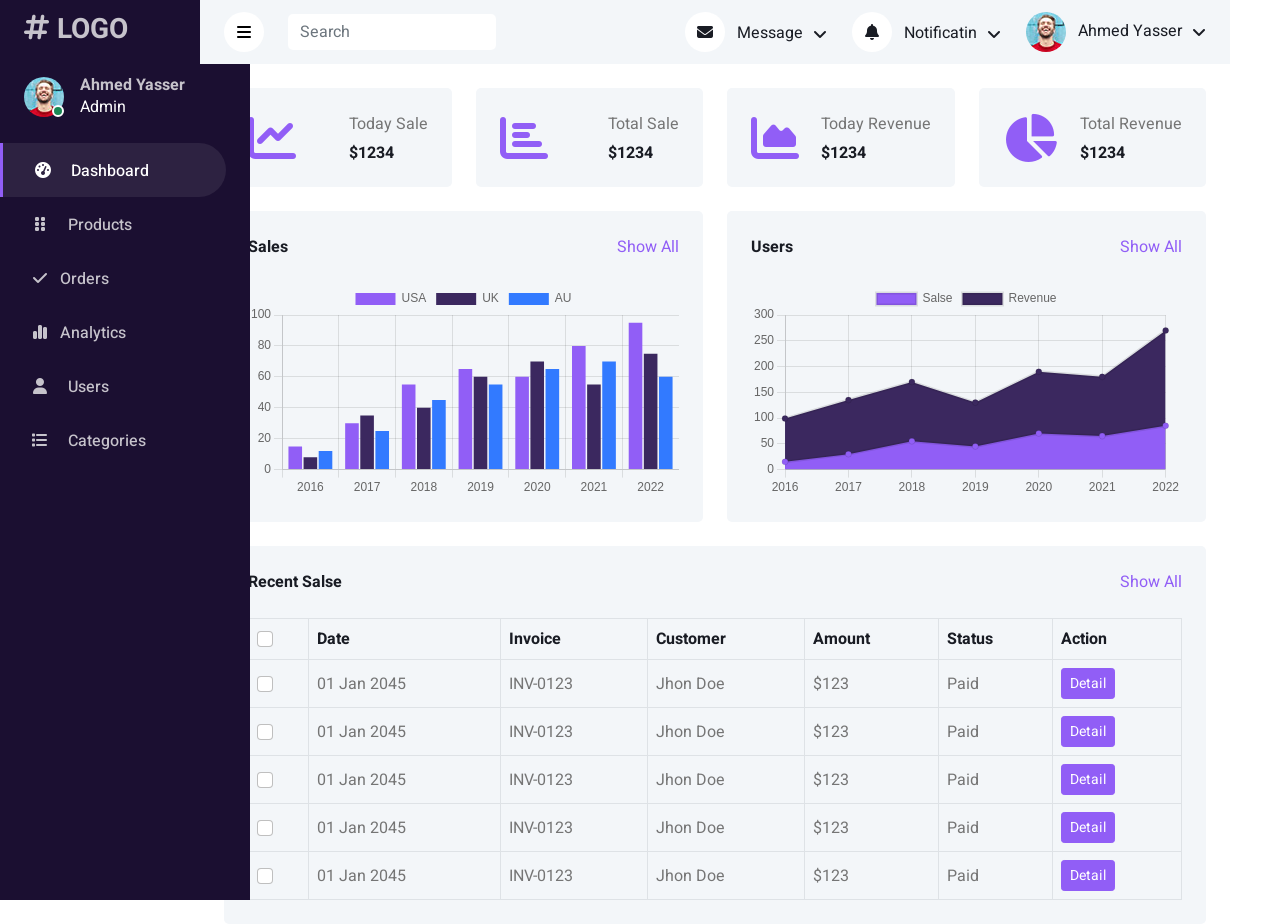
==== index.html @ 2d738712 "update show all links" ====
<!DOCTYPE html>
<html lang="en">

<head>
    <meta charset="utf-8">
    <title>DASHBOARD</title>
    <meta content="width=device-width, initial-scale=1.0" name="viewport">
    <meta content="" name="keywords">
    <meta content="" name="description">

    <!-- Favicon -->
    <link href="img/favicon.ico" rel="icon">

    <!-- Google Web Fonts -->
    <link rel="preconnect" href="https://fonts.googleapis.com">
    <link rel="preconnect" href="https://fonts.gstatic.com" crossorigin>
    <link href="https://fonts.googleapis.com/css2?family=Heebo:wght@400;500;600;700&display=swap" rel="stylesheet">
    
    <!-- Icon Font Stylesheet -->
    <link href="https://cdnjs.cloudflare.com/ajax/libs/font-awesome/5.10.0/css/all.min.css" rel="stylesheet">
    <link rel="stylesheet" href="https://cdnjs.cloudflare.com/ajax/libs/font-awesome/6.7.1/css/all.min.css">
    <link href="https://cdn.jsdelivr.net/npm/bootstrap-icons@1.4.1/font/bootstrap-icons.css" rel="stylesheet">

    <!-- Libraries Stylesheet -->
    <link href="lib/owlcarousel/assets/owl.carousel.min.css" rel="stylesheet">
    <link href="lib/tempusdominus/css/tempusdominus-bootstrap-4.min.css" rel="stylesheet" />

    <!-- Customized Bootstrap Stylesheet -->
    <link href="css/bootstrap.min.css" rel="stylesheet">

    <!-- Template Stylesheet -->
    <link href="css/dashboardStyle.css" rel="stylesheet">
</head>

<body>
    <div class="container-xxl position-relative bg-white d-flex p-0">
        <!-- Spinner Start -->
        <div id="spinner" class="show bg-white position-fixed translate-middle w-100 vh-100 top-50 start-50 d-flex align-items-center justify-content-center">
            <div class="spinner-border text-primary" style="width: 3rem; height: 3rem;" role="status">
                <span class="sr-only">Loading...</span>
            </div>
        </div>
        <!-- Spinner End -->


        <!-- Sidebar Start -->
        <div class="sidebar pe-4 pb-3">
            <nav class="navbar sidenav">
                <a href="index.html" class="navbar-brand mx-4 mb-3">
                    <h3 class="logo"><i class="fa fa-hashtag me-2"></i>LOGO</h3>
                </a>
                <div class="d-flex align-items-center ms-4 mb-4">
                    <div class="position-relative">
                        <img class="rounded-circle" src="img/user.jpg" alt="" style="width: 40px; height: 40px;">
                        <div class="bg-success rounded-circle border border-2 border-white position-absolute end-0 bottom-0 p-1"></div>
                    </div>
                    <div class="ms-3 sidenav">
                        <h6 class="mb-0">Ahmed Yasser</h6>
                        <span>Admin</span>
                    </div>
                </div>
                <div class="navbar-nav w-100">
                    <a href="#" class="nav-item nav-link active" data-section="dashboard"><i class="fa fa-tachometer-alt me-2"></i>Dashboard</a>
                    <a href="#" class="nav-item nav-link" data-section="products"><i class="fa-solid fa-grip-vertical me-2"></i>Products</a>
                    <a href="#" class="nav-item nav-link" data-section="orders"><i class="fa-solid fa-check"></i>Orders</a>
                    <a href="#" class="nav-item nav-link" data-section="analytics"><i class="fa-solid fa-chart-simple"></i>Analytics</a>
                    <a href="#" class="nav-item nav-link" data-section="users"><i class="fa-solid fa-user me-2"></i>Users</a>
                    <a href="#" class="nav-item nav-link" data-section="categories"><i class="fa-solid fa-list me-2"></i>Categories</a>
                    
                </div>
            </nav>
        </div>
        <!-- Sidebar End -->

        <!-- Content Start -->
        <div class="content">
            <!-- Navbar Start -->
            <nav class="navbar navbar-expand bg-light navbar-light sticky-top px-4 py-0">
                <a href="index.html" class="navbar-brand d-flex d-lg-none me-4">
                    <h2 class="text-primary mb-0"><i class="fa fa-hashtag"></i></h2>
                </a>
                <a href="#" class="sidebar-toggler flex-shrink-0">
                    <i class="fa-solid fa-bars" style="color: black;"></i>
                </a>
                <form class="d-none d-md-flex ms-4">
                    <input class="form-control border-0" type="search" placeholder="Search">
                </form>
                <div class="navbar-nav align-items-center ms-auto">
                    <div class="nav-item dropdown">
                        <a href="#" class="nav-link dropdown-toggle" data-bs-toggle="dropdown">
                            <i class="fa fa-envelope me-lg-2"></i>
                            <span class="d-none d-lg-inline-flex">Message</span>
                        </a>
                        <div class="dropdown-menu dropdown-menu-end bg-light border-0 rounded-0 rounded-bottom m-0">
                            <a href="#" class="dropdown-item">
                                <div class="d-flex align-items-center">
                                    <img class="rounded-circle" src="img/user.jpg" alt="" style="width: 40px; height: 40px;">
                                    <div class="ms-2">
                                        <h6 class="fw-normal mb-0">Jhon send you a message</h6>
                                        <small>15 minutes ago</small>
                                    </div>
                                </div>
                            </a>
                            <hr class="dropdown-divider">
                            <a href="#" class="dropdown-item">
                                <div class="d-flex align-items-center">
                                    <img class="rounded-circle" src="img/user.jpg" alt="" style="width: 40px; height: 40px;">
                                    <div class="ms-2">
                                        <h6 class="fw-normal mb-0">Jhon send you a message</h6>
                                        <small>15 minutes ago</small>
                                    </div>
                                </div>
                            </a>
                            <hr class="dropdown-divider">
                            <a href="#" class="dropdown-item">
                                <div class="d-flex align-items-center">
                                    <img class="rounded-circle" src="img/user.jpg" alt="" style="width: 40px; height: 40px;">
                                    <div class="ms-2">
                                        <h6 class="fw-normal mb-0">Jhon send you a message</h6>
                                        <small>15 minutes ago</small>
                                    </div>
                                </div>
                            </a>
                            <hr class="dropdown-divider">
                            <a href="#" class="dropdown-item text-center">See all message</a>
                        </div>
                    </div>
                    <div class="nav-item dropdown">
                        <a href="#" class="nav-link dropdown-toggle" data-bs-toggle="dropdown">
                            <i class="fa fa-bell me-lg-2"></i>
                            <span class="d-none d-lg-inline-flex">Notificatin</span>
                        </a>
                        <div class="dropdown-menu dropdown-menu-end bg-light border-0 rounded-0 rounded-bottom m-0">
                            <a href="#" class="dropdown-item">
                                <h6 class="fw-normal mb-0">Profile updated</h6>
                                <small>15 minutes ago</small>
                            </a>
                            <hr class="dropdown-divider">
                            <a href="#" class="dropdown-item">
                                <h6 class="fw-normal mb-0">New user added</h6>
                                <small>15 minutes ago</small>
                            </a>
                            <hr class="dropdown-divider">
                            <a href="#" class="dropdown-item">
                                <h6 class="fw-normal mb-0">Password changed</h6>
                                <small>15 minutes ago</small>
                            </a>
                            <hr class="dropdown-divider">
                            <a href="#" class="dropdown-item text-center">See all notifications</a>
                        </div>
                    </div>
                    <div class="nav-item dropdown">
                        <a href="#" class="nav-link dropdown-toggle" data-bs-toggle="dropdown">
                            <img class="rounded-circle me-lg-2" src="img/user.jpg" alt="" style="width: 40px; height: 40px;">
                            <span class="d-none d-lg-inline-flex">Ahmed Yasser</span>
                        </a>
                        <div class="dropdown-menu dropdown-menu-end bg-light border-0 rounded-0 rounded-bottom m-0">
                            <a href="#" class="dropdown-item">Change password</a>
                            <a href="login.html" class="dropdown-item">Log Out</a>
                        </div>
                    </div>
                </div>
            </nav> 
            <!-- Navbar End -->

            <div id="dashboard-section" class="section">
                <!-- Sale & Revenue Start -->
                <div class="container-fluid pt-4 px-4 ">
                    <div class="row g-4">
                        <div class="col-sm-6 col-xl-3">
                            <div class="bg-light rounded d-flex align-items-center justify-content-between p-4">
                                <i class="fa fa-chart-line fa-3x" style="color: #915ef6;"></i>
                                <div class="ms-3">
                                    <p class="mb-2">Today Sale</p>
                                    <h6 class="mb-0">$1234</h6>
                                </div>
                            </div>
                        </div>
                        <div class="col-sm-6 col-xl-3">
                            <div class="bg-light rounded d-flex align-items-center justify-content-between p-4">
                                <i class="fa fa-chart-bar fa-3x" style="color: #915ef6;"></i>
                                <div class="ms-3">
                                    <p class="mb-2">Total Sale</p>
                                    <h6 class="mb-0">$1234</h6>
                                </div>
                            </div>
                        </div>
                        <div class="col-sm-6 col-xl-3">
                            <div class="bg-light rounded d-flex align-items-center justify-content-between p-4">
                                <i class="fa fa-chart-area fa-3x" style="color: #915ef6;"></i>
                                <div class="ms-3">
                                    <p class="mb-2">Today Revenue</p>
                                    <h6 class="mb-0">$1234</h6>
                                </div>
                            </div>
                        </div>
                        <div class="col-sm-6 col-xl-3">
                            <div class="bg-light rounded d-flex align-items-center justify-content-between p-4">
                                <i class="fa fa-chart-pie fa-3x" style="color: #915ef6;"></i>
                                <div class="ms-3">
                                    <p class="mb-2">Total Revenue</p>
                                    <h6 class="mb-0">$1234</h6>
                                </div>
                            </div>
                        </div>
                    </div>
                </div>
                <!-- Sale & Revenue End -->

                <!-- Sales Chart Start -->
                <div class="container-fluid pt-4 px-4 charts">
                    <div class="row g-4">
                        <div class="col-sm-12 col-xl-6 ">
                            <div class="bg-light text-center rounded p-4">
                                <div class="d-flex align-items-center justify-content-between mb-4">
                                    <h6 class="mb-0">Sales</h6>
                                    <a href="#" class="chart-header" data-section="orders">Show All</a>
                                    <!-- <a href="">Show All</a> -->
                                </div>
                                <canvas id="worldwide-sales"></canvas>
                            </div>
                        </div>
                        <div class="col-sm-12 col-xl-6">
                            <div class="bg-light text-center rounded p-4">
                                <div class="d-flex align-items-center justify-content-between mb-4">
                                    <h6 class="mb-0">Users</h6>
                                    <a href="#" class="chart-header" data-section="users">Show All</a>
                                </div>
                                <canvas id="salse-revenue"></canvas>
                            </div>
                        </div>
                    </div>
                </div>
                <!-- Sales Chart End -->

                <!-- Recent Sales Start -->
                <div class="container-fluid pt-4 px-4">
                    <div class="bg-light text-center rounded p-4 charts">
                        <div class="d-flex align-items-center justify-content-between mb-4">
                            <h6 class="mb-0">Recent Salse</h6>
                            <a href="#" class="chart-header" data-section="orders">Show All</a>
                        </div>
                        <div class="table-responsive">
                            <table class="table text-start align-middle table-bordered table-hover mb-0">
                                <thead>
                                    <tr class="text-dark">
                                        <th scope="col"><input class="form-check-input" type="checkbox"></th>
                                        <th scope="col">Date</th>
                                        <th scope="col">Invoice</th>
                                        <th scope="col">Customer</th>
                                        <th scope="col">Amount</th>
                                        <th scope="col">Status</th>
                                        <th scope="col">Action</th>
                                    </tr>
                                </thead>
                                <tbody>
                                    <tr>
                                        <td><input class="form-check-input" type="checkbox"></td>
                                        <td>01 Jan 2045</td>
                                        <td>INV-0123</td>
                                        <td>Jhon Doe</td>
                                        <td>$123</td>
                                        <td>Paid</td>
                                        <td><a class="btn btn-sm btn-primary" href="">Detail</a></td>
                                    </tr>
                                    <tr>
                                        <td><input class="form-check-input" type="checkbox"></td>
                                        <td>01 Jan 2045</td>
                                        <td>INV-0123</td>
                                        <td>Jhon Doe</td>
                                        <td>$123</td>
                                        <td>Paid</td>
                                        <td><a class="btn btn-sm btn-primary" href="">Detail</a></td>
                                    </tr>
                                    <tr>
                                        <td><input class="form-check-input" type="checkbox"></td>
                                        <td>01 Jan 2045</td>
                                        <td>INV-0123</td>
                                        <td>Jhon Doe</td>
                                        <td>$123</td>
                                        <td>Paid</td>
                                        <td><a class="btn btn-sm btn-primary" href="">Detail</a></td>
                                    </tr>
                                    <tr>
                                        <td><input class="form-check-input" type="checkbox"></td>
                                        <td>01 Jan 2045</td>
                                        <td>INV-0123</td>
                                        <td>Jhon Doe</td>
                                        <td>$123</td>
                                        <td>Paid</td>
                                        <td><a class="btn btn-sm btn-primary" href="">Detail</a></td>
                                    </tr>
                                    <tr>
                                        <td><input class="form-check-input" type="checkbox"></td>
                                        <td>01 Jan 2045</td>
                                        <td>INV-0123</td>
                                        <td>Jhon Doe</td>
                                        <td>$123</td>
                                        <td>Paid</td>
                                        <td><a class="btn btn-sm btn-primary" href="">Detail</a></td>
                                    </tr>
                                </tbody>
                            </table>
                        </div>
                    </div>
                </div>
                <!-- Recent Sales End -->
            </div>
<!-----------------  products Start --------------->
            <div id="products-section" class="section" style="display:none;">
                <!-- <h2>Products</h2>
                <p>Products content goes here.</p> -->
                <h1 class="text-center mt-5 mb-3  ">
                    Items
                </h1>
                <div class="add">
                    <button type="button" class="btn btn-success "
                        data-bs-toggle="modal"
                        href="#exampleModalToggleAddNewUser"
                        role="button">Add new item
                    </button>
                </div>

                <div class="pt-5 containerTable">
                    <table class="table ">
                        <thead>
                            <tr>
                                <th scope="col">Item</th>
                                <th scope="col">Item name</th>
                                <th scope="col">Category</th>
                                <th scope="col">Description </th>
                                <th scope="col">Price</th>
                                <th scope="col">Operations</th>
                            </tr>
                        </thead>
                        <tbody>
                            <tr class>
                                <th class="pt-3" scope="row">1</th>
                                <td class="pt-3">Trousers</td>
                                <td class="pt-3">Clothing</td>
                                <td class="pt-3">Men's jeans black trousers</td>
                                <td class="pt-3 ">50$</td>
                                <td>
                                    <button type="button"
                                        class="btn btn-primary m-1"
                                        data-bs-toggle="modal"
                                        href="#exampleModalToggleShowFirstName"
                                        role="button">Show</button>
                                    <button type="button"
                                        class="btn btn-warning m-1"
                                        data-bs-toggle="modal"
                                        href="#exampleModalToggleEditFirstName"
                                        role="button">Edit</button>
                                    <button type="button"
                                        class="btn btn-danger m-1"
                                        data-bs-toggle="modal"
                                        href="#exampleModalToggleDeleteFirstName"
                                        role="button">Delete</button>
                                </td>
                            </tr>
                            <tr class>
                                <th class="pt-3" scope="row">2</th>
                                <td class="pt-3">T-shirt</td>
                                <td class="pt-3">Clothing</td>
                                <td class="pt-3">Women's green T-shirt</td>
                                <td class="pt-3 ">50$</td>
                                <td>
                                    <button type="button"
                                        class="btn btn-primary m-1"
                                        data-bs-toggle="modal"
                                        href="#exampleModalToggleShowSecondName"
                                        role="button">Show</button>
                                    <button type="button"
                                        class="btn btn-warning m-1"
                                        data-bs-toggle="modal"
                                        href="#exampleModalToggleEditSecondName"
                                        role="button">Edit</button>
                                    <button type="button"
                                        class="btn btn-danger m-1"
                                        data-bs-toggle="modal"
                                        href="#exampleModalToggleDeleteSecondName"
                                        role="button">Delete</button>
                                </td>
                            </tr>
                            <tr class>
                                <th class="pt-3" scope="row">3</th>
                                <td class="pt-3">Cap</td>
                                <td class="pt-3">Clothing</td>
                                <td class="pt-3">Red headdress</td>
                                <td class="pt-3 ">50$</td>
                                <td>
                                    <button type="button"
                                        class="btn btn-primary m-1"
                                        data-bs-toggle="modal"
                                        href="#exampleModalToggleShowThirdName"
                                        role="button">Show</button>
                                    <button type="button"
                                        class="btn btn-warning m-1"
                                        data-bs-toggle="modal"
                                        href="#exampleModalToggleEditThirdName"
                                        role="button">Edit</button>
                                    <button type="button"
                                        class="btn btn-danger m-1"
                                        data-bs-toggle="modal"
                                        href="#exampleModalToggleDeleteThirdName"
                                        role="button">Delete</button>
                                </td>
                            </tr>
                        

                        </tbody>
                    </table>

                </div>
                <div class="d-flex justify-content-center mt-4">
                    <nav aria-label="Page navigation example">
                        <ul class="pagination">
                            <li class="page-item">
                                <a class="page-link" href="#"
                                    aria-label="Previous">
                                    <span aria-hidden="true">&laquo;</span>
                                </a>
                            </li>
                            <li class="page-item"><a class="page-link"
                                    href="#">1</a></li>
                            <li class="page-item"><a class="page-link"
                                    href="#">2</a></li>
                            <li class="page-item"><a class="page-link"
                                    href="#">3</a></li>
                            <li class="page-item">
                                <a class="page-link" href="#" aria-label="Next">
                                    <span aria-hidden="true">&raquo;</span>
                                </a>
                            </li>
                        </ul>
                    </nav>
                </div>
            </div>
            <!-----------------  products End --------------->

            <!-----------------  orders Start --------------->
            <div id="orders-section" class="section" style="display:none;">
                <h1 class="text-center mt-5 mb-3  ">
                    Orders
                </h1>

                <div class="add">
                    <button type="button" class="btn btn-success "
                        data-bs-toggle="modal"
                        href="#exampleModalToggleAddNewUser"
                        role="button">Add new item
                    </button>
                </div>

                <div class="pt-5 containerTable">
                    <table class="table ">
                        <thead>
                            <tr>
                                <th scope="col">Item</th>
                                <th scope="col">Item name</th>
                                <th scope="col">Category</th>
                                <th scope="col">Description </th>
                                <th scope="col">Price</th>
                                <th scope="col">Operations</th>
                            </tr>
                        </thead>
                        <tbody>
                            <tr class>
                                <th class="pt-3" scope="row">1</th>
                                <td class="pt-3">Trousers</td>
                                <td class="pt-3">Clothing</td>
                                <td class="pt-3">Men's jeans black trousers</td>
                                <td class="pt-3 ">50$</td>
                                <td>
                                    <button type="button"
                                        class="btn btn-primary m-1"
                                        data-bs-toggle="modal"
                                        href="#exampleModalToggleShowFirstName"
                                        role="button">Show</button>
                                    <button type="button"
                                        class="btn btn-warning m-1"
                                        data-bs-toggle="modal"
                                        href="#exampleModalToggleEditFirstName"
                                        role="button">Edit</button>
                                    <button type="button"
                                        class="btn btn-danger m-1"
                                        data-bs-toggle="modal"
                                        href="#exampleModalToggleDeleteFirstName"
                                        role="button">Delete</button>
                                </td>
                            </tr>
                            <tr class>
                                <th class="pt-3" scope="row">2</th>
                                <td class="pt-3">T-shirt</td>
                                <td class="pt-3">Clothing</td>
                                <td class="pt-3">Women's green T-shirt</td>
                                <td class="pt-3 ">50$</td>
                                <td>
                                    <button type="button"
                                        class="btn btn-primary m-1"
                                        data-bs-toggle="modal"
                                        href="#exampleModalToggleShowSecondName"
                                        role="button">Show</button>
                                    <button type="button"
                                        class="btn btn-warning m-1"
                                        data-bs-toggle="modal"
                                        href="#exampleModalToggleEditSecondName"
                                        role="button">Edit</button>
                                    <button type="button"
                                        class="btn btn-danger m-1"
                                        data-bs-toggle="modal"
                                        href="#exampleModalToggleDeleteSecondName"
                                        role="button">Delete</button>
                                </td>
                            </tr>
                            <tr class>
                                <th class="pt-3" scope="row">3</th>
                                <td class="pt-3">Cap</td>
                                <td class="pt-3">Clothing</td>
                                <td class="pt-3">Red headdress</td>
                                <td class="pt-3 ">50$</td>
                                <td>
                                    <button type="button"
                                        class="btn btn-primary m-1"
                                        data-bs-toggle="modal"
                                        href="#exampleModalToggleShowThirdName"
                                        role="button">Show</button>
                                    <button type="button"
                                        class="btn btn-warning m-1"
                                        data-bs-toggle="modal"
                                        href="#exampleModalToggleEditThirdName"
                                        role="button">Edit</button>
                                    <button type="button"
                                        class="btn btn-danger m-1"
                                        data-bs-toggle="modal"
                                        href="#exampleModalToggleDeleteThirdName"
                                        role="button">Delete</button>
                                </td>
                            </tr>
                        

                        </tbody>
                    </table>

                </div>
                <div class="d-flex justify-content-center mt-4">
                    <nav aria-label="Page navigation example">
                        <ul class="pagination">
                            <li class="page-item">
                                <a class="page-link" href="#"
                                    aria-label="Previous">
                                    <span aria-hidden="true">&laquo;</span>
                                </a>
                            </li>
                            <li class="page-item"><a class="page-link"
                                    href="#">1</a></li>
                            <li class="page-item"><a class="page-link"
                                    href="#">2</a></li>
                            <li class="page-item"><a class="page-link"
                                    href="#">3</a></li>
                            <li class="page-item">
                                <a class="page-link" href="#" aria-label="Next">
                                    <span aria-hidden="true">&raquo;</span>
                                </a>
                            </li>
                        </ul>
                    </nav>
                </div>
            </div>
            <!-----------------  orders End --------------->

            <!-----------------  analytics Start --------------->

            <div id="analytics-section" class="section" style="display:none;">
                <h1 class="text-center mt-5 mb-3  ">
                    Analytics
                </h1>

                <div class="add">
                    <button type="button" class="btn btn-success "
                        data-bs-toggle="modal"
                        href="#exampleModalToggleAddNewUser"
                        role="button">Add new item
                    </button>
                </div>

                <div class="pt-5 containerTable">
                    <table class="table ">
                        <thead>
                            <tr>
                                <th scope="col">Item</th>
                                <th scope="col">Item name</th>
                                <th scope="col">Category</th>
                                <th scope="col">Description </th>
                                <th scope="col">Price</th>
                                <th scope="col">Operations</th>
                            </tr>
                        </thead>
                        <tbody>
                            <tr class>
                                <th class="pt-3" scope="row">1</th>
                                <td class="pt-3">Trousers</td>
                                <td class="pt-3">Clothing</td>
                                <td class="pt-3">Men's jeans black trousers</td>
                                <td class="pt-3 ">50$</td>
                                <td>
                                    <button type="button"
                                        class="btn btn-primary m-1"
                                        data-bs-toggle="modal"
                                        href="#exampleModalToggleShowFirstName"
                                        role="button">Show</button>
                                    <button type="button"
                                        class="btn btn-warning m-1"
                                        data-bs-toggle="modal"
                                        href="#exampleModalToggleEditFirstName"
                                        role="button">Edit</button>
                                    <button type="button"
                                        class="btn btn-danger m-1"
                                        data-bs-toggle="modal"
                                        href="#exampleModalToggleDeleteFirstName"
                                        role="button">Delete</button>
                                </td>
                            </tr>
                            <tr class>
                                <th class="pt-3" scope="row">2</th>
                                <td class="pt-3">T-shirt</td>
                                <td class="pt-3">Clothing</td>
                                <td class="pt-3">Women's green T-shirt</td>
                                <td class="pt-3 ">50$</td>
                                <td>
                                    <button type="button"
                                        class="btn btn-primary m-1"
                                        data-bs-toggle="modal"
                                        href="#exampleModalToggleShowSecondName"
                                        role="button">Show</button>
                                    <button type="button"
                                        class="btn btn-warning m-1"
                                        data-bs-toggle="modal"
                                        href="#exampleModalToggleEditSecondName"
                                        role="button">Edit</button>
                                    <button type="button"
                                        class="btn btn-danger m-1"
                                        data-bs-toggle="modal"
                                        href="#exampleModalToggleDeleteSecondName"
                                        role="button">Delete</button>
                                </td>
                            </tr>
                            <tr class>
                                <th class="pt-3" scope="row">3</th>
                                <td class="pt-3">Cap</td>
                                <td class="pt-3">Clothing</td>
                                <td class="pt-3">Red headdress</td>
                                <td class="pt-3 ">50$</td>
                                <td>
                                    <button type="button"
                                        class="btn btn-primary m-1"
                                        data-bs-toggle="modal"
                                        href="#exampleModalToggleShowThirdName"
                                        role="button">Show</button>
                                    <button type="button"
                                        class="btn btn-warning m-1"
                                        data-bs-toggle="modal"
                                        href="#exampleModalToggleEditThirdName"
                                        role="button">Edit</button>
                                    <button type="button"
                                        class="btn btn-danger m-1"
                                        data-bs-toggle="modal"
                                        href="#exampleModalToggleDeleteThirdName"
                                        role="button">Delete</button>
                                </td>
                            </tr>
                        

                        </tbody>
                    </table>

                </div>
                <div class="d-flex justify-content-center mt-4">
                    <nav aria-label="Page navigation example">
                        <ul class="pagination">
                            <li class="page-item">
                                <a class="page-link" href="#"
                                    aria-label="Previous">
                                    <span aria-hidden="true">&laquo;</span>
                                </a>
                            </li>
                            <li class="page-item"><a class="page-link"
                                    href="#">1</a></li>
                            <li class="page-item"><a class="page-link"
                                    href="#">2</a></li>
                            <li class="page-item"><a class="page-link"
                                    href="#">3</a></li>
                            <li class="page-item">
                                <a class="page-link" href="#" aria-label="Next">
                                    <span aria-hidden="true">&raquo;</span>
                                </a>
                            </li>
                        </ul>
                    </nav>
                </div>
            </div>
            <!-----------------  analytics End --------------->

            <!-----------------  users Start --------------->
            <div id="users-section" class="section" style="display:none;">
                <h1 class="text-center mt-5 mb-3  ">
                    System users
                </h1>

                <div class="add">
                    <button type="button" class="btn btn-success " data-bs-toggle="modal"
                    href="#exampleModalToggleAddNewUser"
                    role="button">Add new user
                        </button>
                </div>

                <div class="pt-5 containerTable">
                    <table class="table ">
                        <thead>
                            <tr>
                                <th scope="col">User</th>
                                <th scope="col">User name</th>
                                <th scope="col">Email</th>
                                <th scope="col">Gender</th>
                                <th scope="col">Status</th>
                                <th scope="col">Operations</th>
                            </tr>
                        </thead>
                        <tbody>
                            
                            <tr class>
                                <th class="pt-3" scope="row">2</th>
                                <td class="pt-3">Topy</td>
                                <td class="pt-3">topy558@gmail.com</td>
                                <td class="pt-3">Male</td>
                                <td class="pt-3 ">Active</td>
                                <td>
                                    <button type="button"
                                        class="btn btn-primary"
                                        data-bs-toggle="modal"
                                        href="#exampleModalToggleShowSecondName"
                                        role="button">Show</button>
                                    <button type="button"
                                        class="btn btn-warning"
                                        data-bs-toggle="modal"
                                        href="#exampleModalToggleEditSecondName"
                                        role="button">Edit</button>
                                    <button type="button"
                                        class="btn btn-danger"
                                        data-bs-toggle="modal"
                                        href="#exampleModalToggleDeleteSecondName"
                                        role="button">Delete</button>
                                </td>
                            </tr>
                            <tr class>
                                <th class="pt-3" scope="row">3</th>
                                <td class="pt-3">Rix</td>
                                <td class="pt-3">rix285@gmail.com</td>
                                <td class="pt-3">Male</td>
                                <td class="pt-3 ">Not active</td>
                                <td>
                                    <button type="button"
                                        class="btn btn-primary"
                                        data-bs-toggle="modal"
                                        href="#exampleModalToggleShowThirdName"
                                        role="button">Show</button>
                                    <button type="button"
                                        class="btn btn-warning"
                                        data-bs-toggle="modal"
                                        href="#exampleModalToggleEditThirdName"
                                        role="button">Edit</button>
                                    <button type="button"
                                        class="btn btn-danger"
                                        data-bs-toggle="modal"
                                        href="#exampleModalToggleDeleteThirdName"
                                        role="button">Delete</button>
                                </td>
                            </tr>

                            <tr class>
                                <th class="pt-3" scope="row">1</th>
                                <td class="pt-3">Mark</td>
                                <td class="pt-3">mark250@gmail.com</td>
                                <td class="pt-3">Male</td>
                                <td class="pt-3">Active</td>
                                <td>
                                    <button type="button"
                                        class="btn btn-primary"
                                        data-bs-toggle="modal"
                                        href="#exampleModalToggleShowFirstName"
                                        role="button">Show</button>
                                    <button type="button"
                                        class="btn btn-warning"
                                        data-bs-toggle="modal"
                                        href="#exampleModalToggleEditFirstName"
                                        role="button">Edit</button>
                                    <button type="button"
                                        class="btn btn-danger"
                                        data-bs-toggle="modal"
                                        href="#exampleModalToggleDeleteFirstName"
                                        role="button">Delete</button>
                                </td>
                            </tr>
                            

                        </tbody>
                    </table>

                </div>
                <div class="d-flex justify-content-center mt-4">
                    <nav aria-label="Page navigation example">
                        <ul class="pagination">
                            <li class="page-item">
                                <a class="page-link" href="#"
                                    aria-label="Previous">
                                    <span aria-hidden="true">&laquo;</span>
                                </a>
                            </li>
                            <li class="page-item"><a class="page-link"
                                    href="#">1</a></li>
                            <li class="page-item"><a class="page-link"
                                    href="#">2</a></li>
                            <li class="page-item"><a class="page-link"
                                    href="#">3</a></li>
                            <li class="page-item">
                                <a class="page-link" href="#" aria-label="Next">
                                    <span aria-hidden="true">&raquo;</span>
                                </a>
                            </li>
                        </ul>
                    </nav>
                </div>
            </div>
            <!-----------------  users End --------------->

            <!-----------------  categories Start --------------->
            <div id="categories-section" class="section" style="display:none;">
                <h1 class="text-center mt-5 mb-3  ">
                    Categories
                </h1>
    
                <div class="add">
                    <button type="button" class="btn btn-success "
                        data-bs-toggle="modal"
                        href="#exampleModalToggleAddNewCate"
                        role="button">Add new category
                        </button>
                </div>
    
                <div class="pt-5 containerTable">
                    <table class="table">
                        <thead>
                            <tr>
                                <th scope="col">Category</th>
                                <th scope="col">Name</th>
                                <th scope="col">Description </th>
                                <th scope="col">Operations </th>
                            </tr>
                        </thead>
                        <tbody>
                            <tr class>
                                <th class="pt-3" scope="row">1</th>
                                <td class="pt-3">Clothing</td>
                                <td class="pt-3 desCat">Clothing men's and women's, hats and shoes</td>
                                <td>
                                    <button type="button"
                                        class="btn btn-primary m-1"
                                        data-bs-toggle="modal"
                                        href="#exampleModalToggleShowFirstCate"
                                        role="button">Show</button>
                                    <button type="button"
                                        class="btn btn-warning m-1"
                                        data-bs-toggle="modal"
                                        href="#exampleModalToggleEditFirstCate"
                                        role="button">Edit</button>
                                    <button type="button"
                                        class="btn btn-danger m-1"
                                        data-bs-toggle="modal"
                                        href="#exampleModalToggleDeleteFirstCate"
                                        role="button">Delete</button>
                                </td>
                            </tr>
                            <tr class>
                                <th class="pt-3" scope="row">2</th>
                                <td class="pt-3">Laptop</td>
                                <td class="pt-3 desCat">Laptops of all kinds , versions and companies</td>
                                <td>
                                    <button type="button"
                                        class="btn btn-primary m-1"
                                        data-bs-toggle="modal"
                                        href="#exampleModalToggleShowSecondName"
                                        role="button">Show</button>
                                    <button type="button"
                                        class="btn btn-warning m-1"
                                        data-bs-toggle="modal"
                                        href="#exampleModalToggleEditSecondName"
                                        role="button">Edit</button>
                                    <button type="button"
                                        class="btn btn-danger m-1"
                                        data-bs-toggle="modal"
                                        href="#exampleModalToggleDeleteSecondName"
                                        role="button">Delete</button>
                                </td>
                            </tr>
                            <tr class>
                                <th class="pt-3" scope="row">3</th>
                                <td class="pt-3">Accessories </td>
                                <td class="pt-3 desCat">Accessories men's and women's such as bracelets and glasses</td>
                                <td>
                                    <button type="button"
                                        class="btn btn-primary m-1"
                                        data-bs-toggle="modal"
                                        href="#exampleModalToggleShowThirdName"
                                        role="button">Show</button>
                                    <button type="button"
                                        class="btn btn-warning m-1"
                                        data-bs-toggle="modal"
                                        href="#exampleModalToggleEditThirdName"
                                        role="button">Edit</button>
                                    <button type="button"
                                        class="btn btn-danger m-1"
                                        data-bs-toggle="modal"
                                        href="#exampleModalToggleDeleteThirdName"
                                        role="button">Delete</button>
                                </td>
                            </tr>
                        
    
                        </tbody>
                    </table>
    
                </div>
                <div class="d-flex justify-content-center mt-4">
                    <nav aria-label="Page navigation example">
                        <ul class="pagination">
                            <li class="page-item">
                                <a class="page-link" href="#"
                                    aria-label="Previous">
                                    <span aria-hidden="true">&laquo;</span>
                                </a>
                            </li>
                            <li class="page-item"><a class="page-link"
                                    href="#">1</a></li>
                            <li class="page-item"><a class="page-link"
                                    href="#">2</a></li>
                            <li class="page-item"><a class="page-link"
                                    href="#">3</a></li>
                            <li class="page-item">
                                <a class="page-link" href="#" aria-label="Next">
                                    <span aria-hidden="true">&raquo;</span>
                                </a>
                            </li>
                        </ul>
                    </nav>
                </div>
            </div>
            <!-----------------  categories End --------------->
        </div>
        <!-- Content End -->
    </div>

    <!-- JavaScript Libraries -->
    <script src="https://code.jquery.com/jquery-3.4.1.min.js"></script>
    <script src="https://cdn.jsdelivr.net/npm/bootstrap@5.0.0/dist/js/bootstrap.bundle.min.js"></script>
    <script src="lib/chart/chart.min.js"></script>
    <script src="lib/easing/easing.min.js"></script>
    <script src="lib/waypoints/waypoints.min.js"></script>
    <script src="lib/owlcarousel/owl.carousel.min.js"></script>
    <script src="lib/tempusdominus/js/moment.min.js"></script>
    <script src="lib/tempusdominus/js/moment-timezone.min.js"></script>
    <script src="lib/tempusdominus/js/tempusdominus-bootstrap-4.min.js"></script>

    <!-- Template Javascript -->
    <script src="js/main.js"></script>

    <script>
    document.querySelectorAll('.nav-item.nav-link , .chart-header').forEach(link => {
        link.addEventListener('click', function(e) {
            e.preventDefault();
            // Remove 'active' from all links
            document.querySelectorAll('.nav-item.nav-link').forEach(l => l.classList.remove('active'));
            this.classList.add('active');
            // Show spinner
            document.getElementById('spinner').classList.add('show');
            // Hide all sections immediately
            document.querySelectorAll('.section').forEach(sec => sec.style.display = 'none');
            // After a short delay, hide spinner and show the selected section
            setTimeout(() => {
                document.getElementById('spinner').classList.remove('show');
                const section = this.getAttribute('data-section');
                document.getElementById(section + '-section').style.display = 'block';
            }, 500); // 500ms delay, adjust as needed
        });
    });
    </script>
</body>

</html>
---- css/dashboardStyle.css ----
/********** Template CSS **********/
:root {
  --primary: #2d2241;
  --light: #f3f6f9;
  --dark: #191c24;
  --violet: #1b0f31;
  --btnprim: #915ef6;
  --btnsec: #e9dffd;
}



.btn-primary {
  background-color: var(--btnprim) !important;
  border-color: var(--btnprim) !important;
}

.form-control:focus {
  box-shadow: 0 0 0 .25rem var(--btnprim) !important;
}
.form-check-input:checked {
  background-color: var(--btnprim);
  border-color: var(--btnprim);
}

/*** Spinner ***/
#spinner {
  opacity: 0;
  visibility: hidden;
  transition: opacity 0.5s ease-out, visibility 0s linear 0.5s;
  z-index: 99999;
}

#spinner.show {
  transition: opacity 0.5s ease-out, visibility 0s linear 0s;
  visibility: visible;
  opacity: 1;
}

/*** Button ***/
.btn {
  transition: 0.5s;
}

.btn.btn-primary {
  color: #ffffff;
}

.btn-square {
  width: 38px;
  height: 38px;
}

.btn-sm-square {
  width: 32px;
  height: 32px;
}

.btn-lg-square {
  width: 48px;
  height: 48px;
}

.btn-square,
.btn-sm-square,
.btn-lg-square {
  padding: 0;
  display: inline-flex;
  align-items: center;
  justify-content: center;
  font-weight: normal;
  border-radius: 50px;
}

/*** Layout ***/
.sidebar {
  position: fixed;
  top: 0;
  left: 0;
  bottom: 0;
  width: 250px;
  height: 100vh;
  overflow-y: auto;
  background: var(--violet);
  color: white;
  transition: 0.5s;
  z-index: 999;
}

.content {
  margin-left: 200px;
  min-height: 100vh;
  background: #ffffff;
  transition: 0.5s;
  @media (max-width: 1250px) {
    margin-left: 260px;
  }

  @media (max-width: 992px) {
    padding: 10px;
  }
}

@media (min-width: 992px) {
  .sidebar {
    margin-left: 0;
  }

  .sidebar.open {
    margin-left: -250px;
  }

  .content {
    width: calc(100% - 250px);
  }

  .content.open {
    width: 100%;
    margin-left: 0;
  }
}

@media (max-width: 991.98px) {
  .sidebar {
    margin-left: -250px;
  }

  .sidebar.open {
    margin-left: 0;
  }

  .content {
    width: 100%;
    margin-left: 0;
  }
}

/*** Navbar ***/
.sidebar .navbar .navbar-nav .nav-link {
  padding: 7px 20px;
  color: var(--dark);
  font-weight: 500;
  border-radius: 0 30px 30px 0;
  outline: none;
}

.sidebar .navbar .navbar-nav .nav-link:hover,
.sidebar .navbar .navbar-nav .nav-link.active {
  color: var(--primary);
  background: #ffffff;
  /* border-color: var(--primary); */
  border-left: 3px solid #915ef6 !important;
}

.sidebar .navbar .navbar-nav .nav-link i {
  width: 40px;
  height: 40px;
  display: inline-flex;
  align-items: center;
  justify-content: center;
  border-radius: 40px;
}



.sidebar .navbar .dropdown-toggle::after {
  position: absolute;
  top: 15px;
  right: 15px;
  border: none;
  content: "\f107";
  font-family: "Font Awesome 5 Free";
  font-weight: 900;
  transition: 0.5s;
}

.sidebar .navbar .dropdown-toggle[aria-expanded="true"]::after {
  transform: rotate(-180deg);
}

.sidebar .navbar .dropdown-item {
  padding-left: 25px;
  border-radius: 0 30px 30px 0;
}

.content .navbar .navbar-nav .nav-link {
  margin-left: 25px;
  padding: 12px 0;
  color: var(--dark);
  outline: none;
}

.content .navbar .navbar-nav .nav-link:hover,
.content .navbar .navbar-nav .nav-link.active {
  color: var(--primary);
}

.content .navbar .sidebar-toggler,
.content .navbar .navbar-nav .nav-link i {
  width: 40px;
  height: 40px;
  display: inline-flex;
  align-items: center;
  justify-content: center;
  background: #ffffff;
  border-radius: 40px;
}

.content .navbar .dropdown-toggle::after {
  margin-left: 6px;
  vertical-align: middle;
  border: none;
  content: "\f107";
  font-family: "Font Awesome 5 Free";
  font-weight: 900;
  transition: 0.5s;
}

.content .navbar .dropdown-toggle[aria-expanded="true"]::after {
  transform: rotate(-180deg);
}

.sidenav a, .sidenav h3 , .sidenav h6 {
  color: #c6c3cb !important;
}

.sidenav a:hover,
.sidenav a.active {
  background: #2d2241 !important;
  border-color: #915ef6 !important;
  color: white !important;
}

.charts a {
  color: var(--btnprim);
}


@media (max-width: 575.98px) {
  .content .navbar .navbar-nav .nav-link {
    margin-left: 15px;
  }
}

/*** Date Picker ***/
.bootstrap-datetimepicker-widget.bottom {
  top: auto !important;
}

.bootstrap-datetimepicker-widget .table * {
  border-bottom-width: 0px;
}

.bootstrap-datetimepicker-widget .table th {
  font-weight: 500;
}

.bootstrap-datetimepicker-widget.dropdown-menu {
  padding: 10px;
  border-radius: 2px;
}

.bootstrap-datetimepicker-widget table td.active,
.bootstrap-datetimepicker-widget table td.active:hover {
  background: var(--primary);
}

.bootstrap-datetimepicker-widget table td.today::before {
  border-bottom-color: var(--primary);
}

/*** Testimonial ***/
.progress .progress-bar {
  width: 0px;
  transition: 2s;
}

/*** Testimonial ***/
.testimonial-carousel .owl-dots {
  margin-top: 24px;
  display: flex;
  align-items: flex-end;
  justify-content: center;
}

.testimonial-carousel .owl-dot {
  position: relative;
  display: inline-block;
  margin: 0 5px;
  width: 15px;
  height: 15px;
  border: 5px solid var(--primary);
  border-radius: 15px;
  transition: 0.5s;
}

.testimonial-carousel .owl-dot.active {
  background: var(--dark);
  border-color: var(--primary);
}

.buttonsGroup {
  display: flex;
  justify-content: space-between;
  gap: 2rem;
  padding: 0 25px;
  @media (max-width: 590px) {
    flex-wrap: wrap;
  }

}

.containerTable {
  .table {
    color: black;
    @media (max-width: 701px) {
      width: 700px;
    }
  }
  @media (max-width: 701px) {
    overflow: auto;
  }
}

.add {
  margin-top: 30px !important;
  .btn {
    font-size: 18px;
  }
}





.desCat {
  width: 400px !important;
}
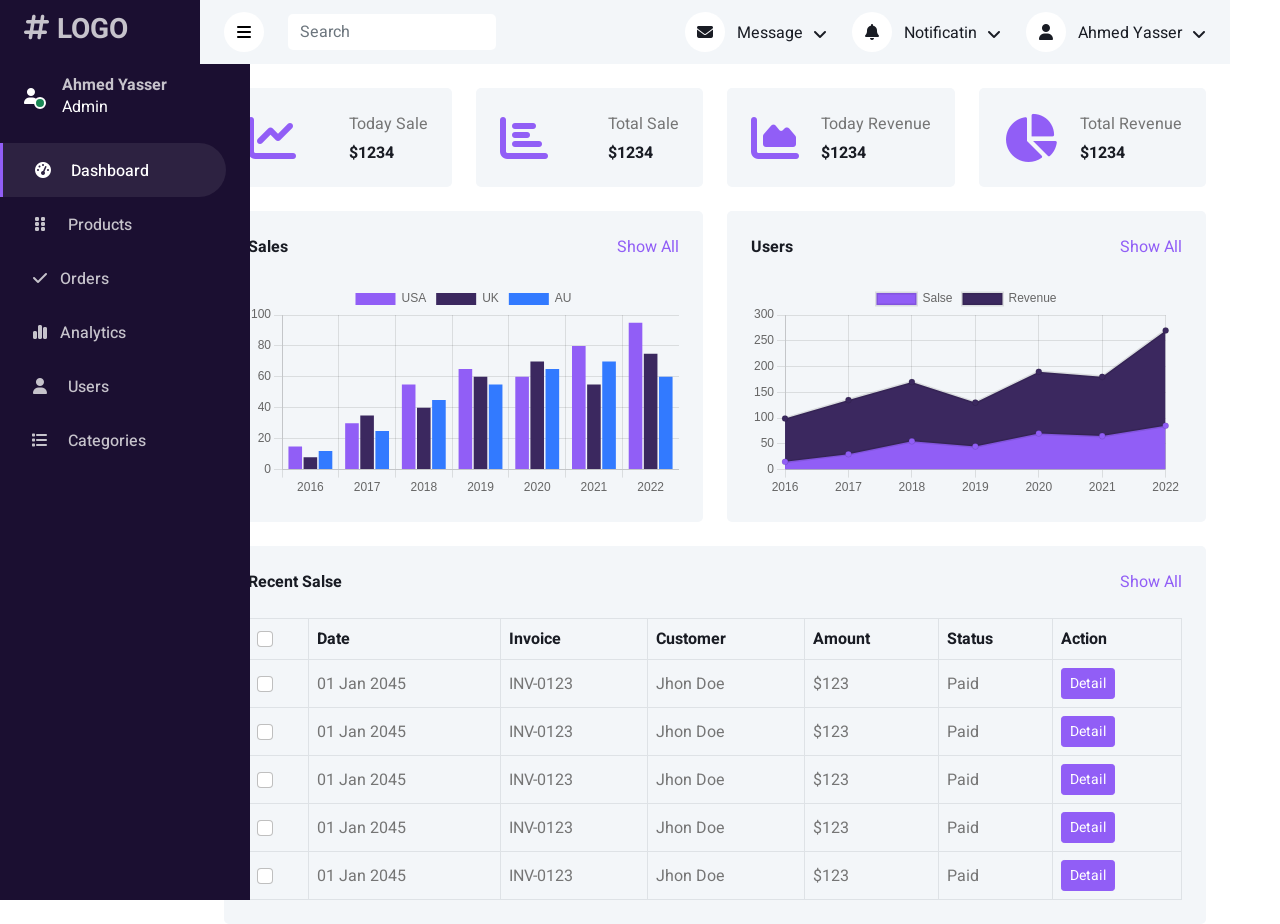
==== commit bd97c37e: "update" ====
--- a/index.html
+++ b/index.html
@@ -36,7 +36,7 @@
     <div class="container-xxl position-relative bg-white d-flex p-0">
         <!-- Spinner Start -->
         <div id="spinner" class="show bg-white position-fixed translate-middle w-100 vh-100 top-50 start-50 d-flex align-items-center justify-content-center">
-            <div class="spinner-border text-primary" style="width: 3rem; height: 3rem;" role="status">
+            <div class="spinner-border" style="width: 3rem; height: 3rem; color: var(--btnprim);" role="status">
                 <span class="sr-only">Loading...</span>
             </div>
         </div>
@@ -51,7 +51,7 @@
                 </a>
                 <div class="d-flex align-items-center ms-4 mb-4">
                     <div class="position-relative">
-                        <img class="rounded-circle" src="img/user.jpg" alt="" style="width: 40px; height: 40px;">
+                        <i class="fa fa-user me-lg-2"></i>
                         <div class="bg-success rounded-circle border border-2 border-white position-absolute end-0 bottom-0 p-1"></div>
                     </div>
                     <div class="ms-3 sidenav">
@@ -94,7 +94,7 @@
                         <div class="dropdown-menu dropdown-menu-end bg-light border-0 rounded-0 rounded-bottom m-0">
                             <a href="#" class="dropdown-item">
                                 <div class="d-flex align-items-center">
-                                    <img class="rounded-circle" src="img/user.jpg" alt="" style="width: 40px; height: 40px;">
+                                    <i class="fa fa-user me-lg-2"></i>
                                     <div class="ms-2">
                                         <h6 class="fw-normal mb-0">Jhon send you a message</h6>
                                         <small>15 minutes ago</small>
@@ -104,7 +104,7 @@
                             <hr class="dropdown-divider">
                             <a href="#" class="dropdown-item">
                                 <div class="d-flex align-items-center">
-                                    <img class="rounded-circle" src="img/user.jpg" alt="" style="width: 40px; height: 40px;">
+                                    <i class="fa fa-user me-lg-2"></i>
                                     <div class="ms-2">
                                         <h6 class="fw-normal mb-0">Jhon send you a message</h6>
                                         <small>15 minutes ago</small>
@@ -114,7 +114,7 @@
                             <hr class="dropdown-divider">
                             <a href="#" class="dropdown-item">
                                 <div class="d-flex align-items-center">
-                                    <img class="rounded-circle" src="img/user.jpg" alt="" style="width: 40px; height: 40px;">
+                                    <i class="fa fa-user me-lg-2"></i>
                                     <div class="ms-2">
                                         <h6 class="fw-normal mb-0">Jhon send you a message</h6>
                                         <small>15 minutes ago</small>
@@ -151,7 +151,8 @@
                     </div>
                     <div class="nav-item dropdown">
                         <a href="#" class="nav-link dropdown-toggle" data-bs-toggle="dropdown">
-                            <img class="rounded-circle me-lg-2" src="img/user.jpg" alt="" style="width: 40px; height: 40px;">
+                            <!-- <img class="rounded-circle me-lg-2" src="img/user.jpg" alt="" style="width: 40px; height: 40px;"> -->
+                            <i class="fa fa-user me-lg-2"></i>
                             <span class="d-none d-lg-inline-flex">Ahmed Yasser</span>
                         </a>
                         <div class="dropdown-menu dropdown-menu-end bg-light border-0 rounded-0 rounded-bottom m-0">
@@ -306,7 +307,7 @@
                 </div>
                 <!-- Recent Sales End -->
             </div>
-<!-----------------  products Start --------------->
+            <!---------------  products Start --------------->
             <div id="products-section" class="section" style="display:none;">
                 <!-- <h2>Products</h2>
                 <p>Products content goes here.</p> -->
@@ -972,14 +973,23 @@
 
     <!-- Template Javascript -->
     <script src="js/main.js"></script>
+    <!-- start script for the sidebar -->
 
     <script>
-    document.querySelectorAll('.nav-item.nav-link , .chart-header').forEach(link => {
+    document.querySelectorAll('.nav-item.nav-link, .chart-header').forEach(link => {
         link.addEventListener('click', function(e) {
             e.preventDefault();
             // Remove 'active' from all links
-            document.querySelectorAll('.nav-item.nav-link').forEach(l => l.classList.remove('active'));
+            document.querySelectorAll('.nav-item.nav-link, .chart-header').forEach(l => l.classList.remove('active'));
             this.classList.add('active');
+            // If a chart-header is clicked, also activate the corresponding sidebar link
+            if (this.classList.contains('chart-header')) {
+                const section = this.getAttribute('data-section');
+                const sidebarLink = document.querySelector('.nav-item.nav-link[data-section="' + section + '"]');
+                if (sidebarLink) {
+                    sidebarLink.classList.add('active');
+                }
+            }
             // Show spinner
             document.getElementById('spinner').classList.add('show');
             // Hide all sections immediately
@@ -993,6 +1003,7 @@
         });
     });
     </script>
+    <!-- end script for the sidebar -->
 </body>
 
 </html>
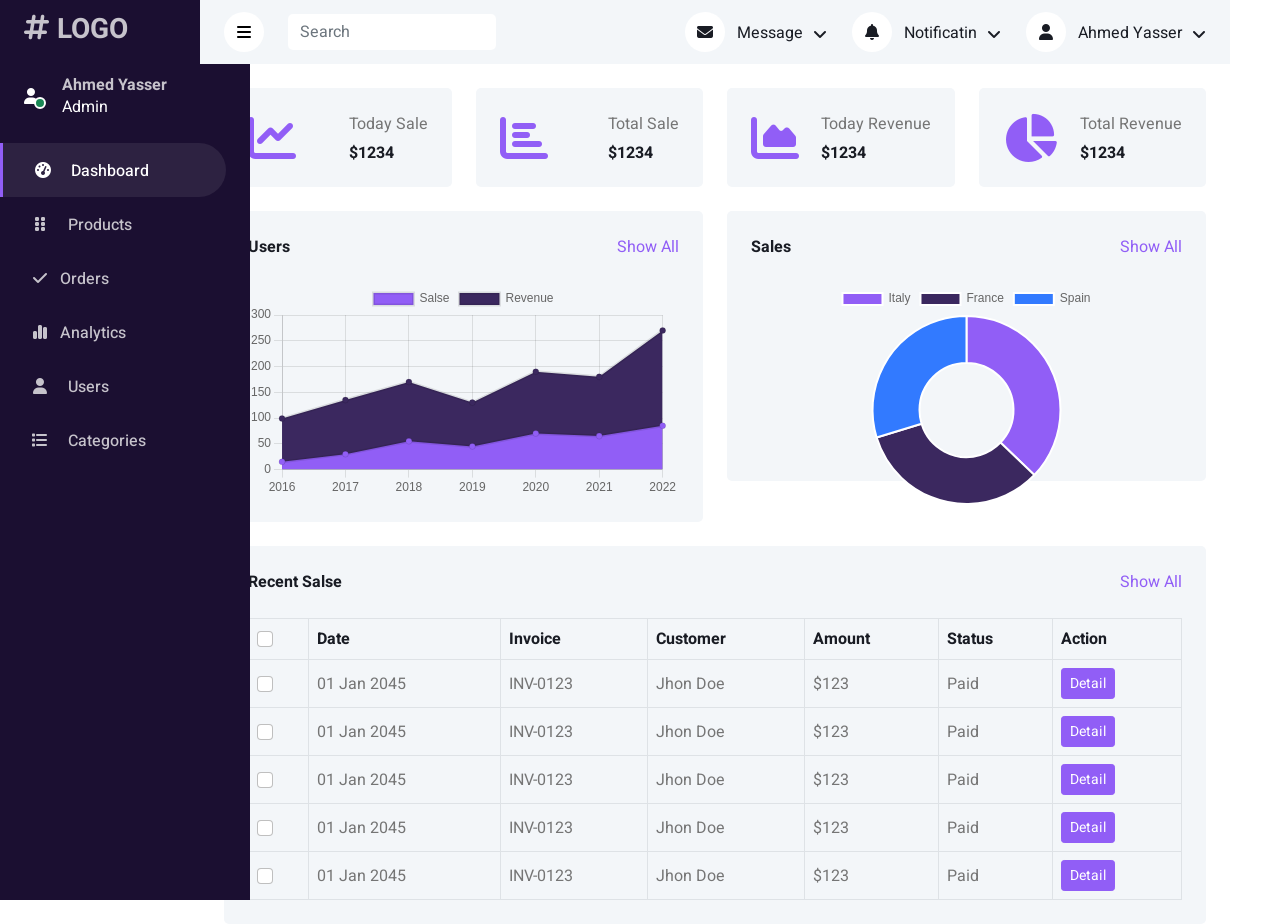
==== commit 4f0d7b3d: "update charts" ====
--- a/index.html
+++ b/index.html
@@ -77,7 +77,6 @@
             <!-- Navbar Start -->
             <nav class="navbar navbar-expand bg-light navbar-light sticky-top px-4 py-0">
                 <a href="index.html" class="navbar-brand d-flex d-lg-none me-4">
-                    <h2 class="text-primary mb-0"><i class="fa fa-hashtag"></i></h2>
                 </a>
                 <a href="#" class="sidebar-toggler flex-shrink-0">
                     <i class="fa-solid fa-bars" style="color: black;"></i>
@@ -211,23 +210,23 @@
                 <!-- Sales Chart Start -->
                 <div class="container-fluid pt-4 px-4 charts">
                     <div class="row g-4">
-                        <div class="col-sm-12 col-xl-6 ">
-                            <div class="bg-light text-center rounded p-4">
-                                <div class="d-flex align-items-center justify-content-between mb-4">
-                                    <h6 class="mb-0">Sales</h6>
-                                    <a href="#" class="chart-header" data-section="orders">Show All</a>
-                                    <!-- <a href="">Show All</a> -->
-                                </div>
-                                <canvas id="worldwide-sales"></canvas>
-                            </div>
-                        </div>
+                        
                         <div class="col-sm-12 col-xl-6">
                             <div class="bg-light text-center rounded p-4">
                                 <div class="d-flex align-items-center justify-content-between mb-4">
                                     <h6 class="mb-0">Users</h6>
                                     <a href="#" class="chart-header" data-section="users">Show All</a>
                                 </div>
-                                <canvas id="salse-revenue"></canvas>
+                                <canvas class="salse-revenue"></canvas>
+                            </div>
+                        </div>
+                        <div class="col-sm-12 col-xl-6 " style="height: 270px;">
+                            <div class="bg-light text-center rounded p-4 h-100">
+                                <div class="d-flex align-items-center justify-content-between mb-4">
+                                    <h6 class="mb-0">Sales</h6>
+                                    <a href="#" class="chart-header" data-section="orders">Show All</a>
+                                </div>
+                                <canvas class="doughnut-chart"></canvas>
                             </div>
                         </div>
                     </div>
@@ -444,15 +443,6 @@
                 <h1 class="text-center mt-5 mb-3  ">
                     Orders
                 </h1>
-
-                <div class="add">
-                    <button type="button" class="btn btn-success "
-                        data-bs-toggle="modal"
-                        href="#exampleModalToggleAddNewUser"
-                        role="button">Add new item
-                    </button>
-                </div>
-
                 <div class="pt-5 containerTable">
                     <table class="table ">
                         <thead>
@@ -577,100 +567,487 @@
                     Analytics
                 </h1>
 
+                <!-- Sale & Revenue Start -->
+                <div class="container-fluid pt-4 px-4 ">
+                    <div class="row g-4">
+                        <div class="col-sm-6 col-xl-3">
+                            <div class="bg-light rounded d-flex align-items-center justify-content-between p-4">
+                                <i class="fa fa-chart-line fa-3x" style="color: #915ef6;"></i>
+                                <div class="ms-3">
+                                    <p class="mb-2">Today Sale</p>
+                                    <h6 class="mb-0">$1234</h6>
+                                </div>
+                            </div>
+                        </div>
+                        <div class="col-sm-6 col-xl-3">
+                            <div class="bg-light rounded d-flex align-items-center justify-content-between p-4">
+                                <i class="fa fa-chart-bar fa-3x" style="color: #915ef6;"></i>
+                                <div class="ms-3">
+                                    <p class="mb-2">Total Sale</p>
+                                    <h6 class="mb-0">$1234</h6>
+                                </div>
+                            </div>
+                        </div>
+                        <div class="col-sm-6 col-xl-3">
+                            <div class="bg-light rounded d-flex align-items-center justify-content-between p-4">
+                                <i class="fa fa-chart-area fa-3x" style="color: #915ef6;"></i>
+                                <div class="ms-3">
+                                    <p class="mb-2">Today Revenue</p>
+                                    <h6 class="mb-0">$1234</h6>
+                                </div>
+                            </div>
+                        </div>
+                        <div class="col-sm-6 col-xl-3">
+                            <div class="bg-light rounded d-flex align-items-center justify-content-between p-4">
+                                <i class="fa fa-chart-pie fa-3x" style="color: #915ef6;"></i>
+                                <div class="ms-3">
+                                    <p class="mb-2">Total Revenue</p>
+                                    <h6 class="mb-0">$1234</h6>
+                                </div>
+                            </div>
+                        </div>
+                    </div>
+                </div>
+                <!-- Sale & Revenue End -->
+
+                <!-- Sales Chart Start -->
+                <div class="container-fluid pt-4 px-4 charts">
+                    <div class="row g-4">
+                        <div class="col-sm-12 col-xl-6">
+                            <div class="bg-light text-center rounded p-4">
+                                <div class="d-flex align-items-center justify-content-between mb-4">
+                                    <h6 class="mb-0">Users</h6>
+                                    <a href="#" class="chart-header" data-section="users">Show All</a>
+                                </div>
+                                <canvas class="salse-revenue"></canvas>
+                            </div>
+                        </div>
+                        <div class="col-sm-12 col-xl-6 ">
+                            <div class="bg-light text-center rounded p-4">
+                                <div class="d-flex align-items-center justify-content-between mb-4">
+                                    <h6 class="mb-0">Sales</h6>
+                                    <a href="#" class="chart-header" data-section="orders">Show All</a>
+                                    <!-- <a href="">Show All</a> -->
+                                </div>
+                                <canvas class="worldwide-sales"></canvas>
+                            </div>
+                        </div>
+                    </div>
+                </div>
+                <!-- Sales Chart End -->
+
+                <!-- Recent Sales Start -->
+                <div class="container-fluid pt-4 px-4">
+                    <div class="bg-light text-center rounded p-4 charts">
+                        <div class="d-flex align-items-center justify-content-between mb-4">
+                            <h6 class="mb-0">Recent Salse</h6>
+                            <a href="#" class="chart-header" data-section="orders">Show All</a>
+                        </div>
+                        <div class="table-responsive">
+                            <table class="table text-start align-middle table-bordered table-hover mb-0">
+                                <thead>
+                                    <tr class="text-dark">
+                                        <th scope="col"><input class="form-check-input" type="checkbox"></th>
+                                        <th scope="col">Date</th>
+                                        <th scope="col">Invoice</th>
+                                        <th scope="col">Customer</th>
+                                        <th scope="col">Amount</th>
+                                        <th scope="col">Status</th>
+                                        <th scope="col">Action</th>
+                                    </tr>
+                                </thead>
+                                <tbody>
+                                    <tr>
+                                        <td><input class="form-check-input" type="checkbox"></td>
+                                        <td>01 Jan 2045</td>
+                                        <td>INV-0123</td>
+                                        <td>Jhon Doe</td>
+                                        <td>$123</td>
+                                        <td>Paid</td>
+                                        <td><a class="btn btn-sm btn-primary" href="">Detail</a></td>
+                                    </tr>
+                                    <tr>
+                                        <td><input class="form-check-input" type="checkbox"></td>
+                                        <td>01 Jan 2045</td>
+                                        <td>INV-0123</td>
+                                        <td>Jhon Doe</td>
+                                        <td>$123</td>
+                                        <td>Paid</td>
+                                        <td><a class="btn btn-sm btn-primary" href="">Detail</a></td>
+                                    </tr>
+                                    <tr>
+                                        <td><input class="form-check-input" type="checkbox"></td>
+                                        <td>01 Jan 2045</td>
+                                        <td>INV-0123</td>
+                                        <td>Jhon Doe</td>
+                                        <td>$123</td>
+                                        <td>Paid</td>
+                                        <td><a class="btn btn-sm btn-primary" href="">Detail</a></td>
+                                    </tr>
+                                    <tr>
+                                        <td><input class="form-check-input" type="checkbox"></td>
+                                        <td>01 Jan 2045</td>
+                                        <td>INV-0123</td>
+                                        <td>Jhon Doe</td>
+                                        <td>$123</td>
+                                        <td>Paid</td>
+                                        <td><a class="btn btn-sm btn-primary" href="">Detail</a></td>
+                                    </tr>
+                                    <tr>
+                                        <td><input class="form-check-input" type="checkbox"></td>
+                                        <td>01 Jan 2045</td>
+                                        <td>INV-0123</td>
+                                        <td>Jhon Doe</td>
+                                        <td>$123</td>
+                                        <td>Paid</td>
+                                        <td><a class="btn btn-sm btn-primary" href="">Detail</a></td>
+                                    </tr>
+                                </tbody>
+                            </table>
+                        </div>
+                    </div>
+                </div>
+                <!-- Recent Sales End -->
+            
+
+            </div>
+            <!-----------------  analytics End --------------->
+
+            <!-----------------  users Start --------------->
+            <!-- User Modal start -->
+            <div class="modal fade" id="userModal" tabindex="-1" aria-labelledby="userModalLabel" aria-hidden="true">
+                <div class="modal-dialog modal-dialog-centered">
+                <div class="modal-content">
+                    <form id="userForm">
+                    <div class="modal-header">
+                        <h5 class="modal-title" id="userModalLabel">Add User</h5>
+                        <button type="button" class="btn-close" data-bs-dismiss="modal" aria-label="Close"></button>
+                    </div>
+                    <div class="modal-body">
+                        <div class="row g-3">
+                        <div class="col-md-6">
+                            <label for="username" class="form-label">Username</label>
+                            <input type="text" class="form-control" id="username" placeholder="Enter username" required>
+                        </div>
+                        <div class="col-md-6">
+                            <label for="email" class="form-label">Email</label>
+                            <input type="email" class="form-control" id="email" placeholder="Enter email" required>
+                        </div>
+                        <div class="col-md-6">
+                            <label for="password" class="form-label">Password</label>
+                            <input type="password" class="form-control" id="password" placeholder="Enter password" required>
+                        </div>
+                        <div class="col-md-6">
+                            <label for="role" class="form-label">Role</label>
+                            <select class="form-select" id="role" required>
+                            <option value="">Select role</option>
+                            <option value="admin">Admin</option>
+                            <option value="merchant">Merchant</option>
+                            <option value="user">User</option>
+                            </select>
+                        </div>
+                        </div>
+                    </div>
+                    <div class="modal-footer">
+                        <button type="submit" class="btn btn-primary w-100">Confirm</button>
+                    </div>
+                    </form>
+                </div>
+                </div>
+            </div>
+            <!-- User Modal end -->
+            
+            <div id="users-section" class="section" style="display:none;">
+                <h1 class="text-center mt-5 mb-3  ">
+                    System users
+                </h1>
+                <div class="d-flex justify-content-between align-items-center mb-4">
+                    <button class="btn btn-primary" data-bs-toggle="modal" data-bs-target="#userModal">
+                        <i class="fa fa-user-plus me-2"></i>Add User
+                    </button>
+                    <div class="input-group w-50">
+                        <input type="text" class="form-control" placeholder="Search by name">
+                        <input type="text" class="form-control" placeholder="Search by email">
+                        <input type="text" class="form-control" placeholder="Search by role">
+                        <button class="btn btn-outline-secondary">Search</button>
+                    </div>
+                </div>
+                <table class="table table-hover align-middle text-center">
+                    <thead class="table-light">
+                        <tr>
+                            <th><input type="checkbox"></th>
+                            <th>Username</th>
+                            <th>Email</th>
+                            <th>Role</th>
+                            <th>Actions</th>
+                        </tr>
+                    </thead>
+                    <tbody>
+                        <tr>
+                            <td><input type="checkbox"></td>
+                            <td>mohamed12</td>
+                            <td>MohamedAli253@gmail.com</td>
+                            <td><span class="badge bg-primary">Admin</span></td>
+                            <td>
+                                <div class="dropdown">
+                                    <button class="btn btn-light" data-bs-toggle="dropdown"><i class="fa fa-ellipsis-v"></i></button>
+                                    <ul class="dropdown-menu">
+                                        <li><a class="dropdown-item" href="#" data-bs-toggle="modal" data-bs-target="#userModal">
+                                            <i class="fa fa-edit me-2"></i>Edit
+                                        </a></li>
+                                        <li><a class="dropdown-item text-danger" href="#"><i class="fa fa-trash me-2"></i>Delete</a></li>
+                                    </ul>
+                                </div>
+                            </td>
+                        </tr>
+                        <tr>
+                            <td><input type="checkbox"></td>
+                            <td>mohamed12</td>
+                            <td>MohamedAli253@gmail.com</td>
+                            <td><span class="badge bg-success">Merchant</span></td>
+                            <td>
+                                <div class="dropdown">
+                                    <button class="btn btn-light" data-bs-toggle="dropdown"><i class="fa fa-ellipsis-v"></i></button>
+                                    <ul class="dropdown-menu">
+                                        <li><a class="dropdown-item" href="#"><i class="fa fa-edit me-2"></i>Edit</a></li>
+                                        <li><a class="dropdown-item text-danger" href="#"><i class="fa fa-trash me-2"></i>Delete</a></li>
+                                    </ul>
+                                </div>
+                            </td>
+                        </tr>
+                        <tr>
+                            <td><input type="checkbox"></td>
+                            <td>mohamed12</td>
+                            <td>MohamedAli253@gmail.com</td>
+                            <td><span class="badge bg-secondary">User</span></td>
+                            <td>
+                                <div class="dropdown">
+                                    <button class="btn btn-light" data-bs-toggle="dropdown"><i class="fa fa-ellipsis-v"></i></button>
+                                    <ul class="dropdown-menu">
+                                        <li><a class="dropdown-item" href="#"><i class="fa fa-edit me-2"></i>Edit</a></li>
+                                        <li><a class="dropdown-item text-danger" href="#"><i class="fa fa-trash me-2"></i>Delete</a></li>
+                                    </ul>
+                                </div>
+                            </td>
+                        </tr>
+                        <tr>
+                            <td><input type="checkbox"></td>
+                            <td>mohamed12</td>
+                            <td>MohamedAli253@gmail.com</td>
+                            <td><span class="badge bg-secondary">User</span></td>
+                            <td>
+                                <div class="dropdown">
+                                    <button class="btn btn-light" data-bs-toggle="dropdown"><i class="fa fa-ellipsis-v"></i></button>
+                                    <ul class="dropdown-menu">
+                                        <li><a class="dropdown-item" href="#"><i class="fa fa-edit me-2"></i>Edit</a></li>
+                                        <li><a class="dropdown-item text-danger" href="#"><i class="fa fa-trash me-2"></i>Delete</a></li>
+                                    </ul>
+                                </div>
+                            </td>
+                        </tr>
+                        <tr>
+                            <td><input type="checkbox"></td>
+                            <td>mohamed12</td>
+                            <td>MohamedAli253@gmail.com</td>
+                            <td><span class="badge bg-secondary">User</span></td>
+                            <td>
+                                <div class="dropdown">
+                                    <button class="btn btn-light" data-bs-toggle="dropdown"><i class="fa fa-ellipsis-v"></i></button>
+                                    <ul class="dropdown-menu">
+                                        <li><a class="dropdown-item" href="#"><i class="fa fa-edit me-2"></i>Edit</a></li>
+                                        <li><a class="dropdown-item text-danger" href="#"><i class="fa fa-trash me-2"></i>Delete</a></li>
+                                    </ul>
+                                </div>
+                            </td>
+                        </tr>
+                        <tr>
+                            <td><input type="checkbox"></td>
+                            <td>mohamed12</td>
+                            <td>MohamedAli253@gmail.com</td>
+                            <td><span class="badge bg-secondary">User</span></td>
+                            <td>
+                                <div class="dropdown">
+                                    <button class="btn btn-light" data-bs-toggle="dropdown"><i class="fa fa-ellipsis-v"></i></button>
+                                    <ul class="dropdown-menu">
+                                        <li><a class="dropdown-item" href="#"><i class="fa fa-edit me-2"></i>Edit</a></li>
+                                        <li><a class="dropdown-item text-danger" href="#"><i class="fa fa-trash me-2"></i>Delete</a></li>
+                                    </ul>
+                                </div>
+                            </td>
+                        </tr>
+                        <tr>
+                            <td><input type="checkbox"></td>
+                            <td>mohamed12</td>
+                            <td>MohamedAli253@gmail.com</td>
+                            <td><span class="badge bg-secondary">User</span></td>
+                            <td>
+                                <div class="dropdown">
+                                    <button class="btn btn-light" data-bs-toggle="dropdown"><i class="fa fa-ellipsis-v"></i></button>
+                                    <ul class="dropdown-menu">
+                                        <li><a class="dropdown-item" href="#"><i class="fa fa-edit me-2"></i>Edit</a></li>
+                                        <li><a class="dropdown-item text-danger" href="#"><i class="fa fa-trash me-2"></i>Delete</a></li>
+                                    </ul>
+                                </div>
+                            </td>
+                        </tr>
+                        <tr>
+                            <td><input type="checkbox"></td>
+                            <td>mohamed12</td>
+                            <td>MohamedAli253@gmail.com</td>
+                            <td><span class="badge bg-secondary">User</span></td>
+                            <td>
+                                <div class="dropdown">
+                                    <button class="btn btn-light" data-bs-toggle="dropdown"><i class="fa fa-ellipsis-v"></i></button>
+                                    <ul class="dropdown-menu">
+                                        <li><a class="dropdown-item" href="#"><i class="fa fa-edit me-2"></i>Edit</a></li>
+                                        <li><a class="dropdown-item text-danger" href="#"><i class="fa fa-trash me-2"></i>Delete</a></li>
+                                    </ul>
+                                </div>
+                            </td>
+                        </tr>
+                        <tr>
+                            <td><input type="checkbox"></td>
+                            <td>mohamed12</td>
+                            <td>MohamedAli253@gmail.com</td>
+                            <td><span class="badge bg-secondary">User</span></td>
+                            <td>
+                                <div class="dropdown">
+                                    <button class="btn btn-light" data-bs-toggle="dropdown"><i class="fa fa-ellipsis-v"></i></button>
+                                    <ul class="dropdown-menu">
+                                        <li><a class="dropdown-item" href="#"><i class="fa fa-edit me-2"></i>Edit</a></li>
+                                        <li><a class="dropdown-item text-danger" href="#"><i class="fa fa-trash me-2"></i>Delete</a></li>
+                                    </ul>
+                                </div>
+                            </td>
+                        </tr>
+                        <tr>
+                            <td><input type="checkbox"></td>
+                            <td>mohamed12</td>
+                            <td>MohamedAli253@gmail.com</td>
+                            <td><span class="badge bg-secondary">User</span></td>
+                            <td>
+                                <div class="dropdown">
+                                    <button class="btn btn-light" data-bs-toggle="dropdown"><i class="fa fa-ellipsis-v"></i></button>
+                                    <ul class="dropdown-menu">
+                                        <li><a class="dropdown-item" href="#"><i class="fa fa-edit me-2"></i>Edit</a></li>
+                                        <li><a class="dropdown-item text-danger" href="#"><i class="fa fa-trash me-2"></i>Delete</a></li>
+                                    </ul>
+                                </div>
+                            </td>
+                        </tr>
+                        <!-- Add more rows as needed -->
+                    </tbody>
+                </table>
+                <nav>
+                    <ul class="pagination justify-content-center">
+                        <li class="page-item"><a class="page-link" href="#">&laquo;</a></li>
+                        <li class="page-item"><a class="page-link" href="#">1</a></li>
+                        <li class="page-item"><a class="page-link" href="#">2</a></li>
+                        <li class="page-item"><a class="page-link" href="#">3</a></li>
+                        <li class="page-item"><a class="page-link" href="#">&raquo;</a></li>
+                    </ul>
+                </nav>
+            </div>
+            <!-- <div id="users-section" class="section" style="display:none;">
+                <h1 class="text-center mt-5 mb-3  ">
+                    System users
+                </h1>
+
                 <div class="add">
-                    <button type="button" class="btn btn-success "
-                        data-bs-toggle="modal"
-                        href="#exampleModalToggleAddNewUser"
-                        role="button">Add new item
-                    </button>
+                    <button type="button" class="btn btn-success " data-bs-toggle="modal"
+                    href="#exampleModalToggleAddNewUser"
+                    role="button">Add new user
+                        </button>
                 </div>
 
                 <div class="pt-5 containerTable">
                     <table class="table ">
                         <thead>
                             <tr>
-                                <th scope="col">Item</th>
-                                <th scope="col">Item name</th>
-                                <th scope="col">Category</th>
-                                <th scope="col">Description </th>
-                                <th scope="col">Price</th>
+                                <th scope="col">User</th>
+                                <th scope="col">User name</th>
+                                <th scope="col">Email</th>
+                                <th scope="col">Gender</th>
+                                <th scope="col">Status</th>
                                 <th scope="col">Operations</th>
                             </tr>
                         </thead>
                         <tbody>
+                            
+                            <tr class>
+                                <th class="pt-3" scope="row">2</th>
+                                <td class="pt-3">Topy</td>
+                                <td class="pt-3">topy558@gmail.com</td>
+                                <td class="pt-3">Male</td>
+                                <td class="pt-3 ">Active</td>
+                                <td>
+                                    <button type="button"
+                                        class="btn btn-primary"
+                                        data-bs-toggle="modal"
+                                        href="#exampleModalToggleShowSecondName"
+                                        role="button">Show</button>
+                                    <button type="button"
+                                        class="btn btn-warning"
+                                        data-bs-toggle="modal"
+                                        href="#exampleModalToggleEditSecondName"
+                                        role="button">Edit</button>
+                                    <button type="button"
+                                        class="btn btn-danger"
+                                        data-bs-toggle="modal"
+                                        href="#exampleModalToggleDeleteSecondName"
+                                        role="button">Delete</button>
+                                </td>
+                            </tr>
+                            <tr class>
+                                <th class="pt-3" scope="row">3</th>
+                                <td class="pt-3">Rix</td>
+                                <td class="pt-3">rix285@gmail.com</td>
+                                <td class="pt-3">Male</td>
+                                <td class="pt-3 ">Not active</td>
+                                <td>
+                                    <button type="button"
+                                        class="btn btn-primary"
+                                        data-bs-toggle="modal"
+                                        href="#exampleModalToggleShowThirdName"
+                                        role="button">Show</button>
+                                    <button type="button"
+                                        class="btn btn-warning"
+                                        data-bs-toggle="modal"
+                                        href="#exampleModalToggleEditThirdName"
+                                        role="button">Edit</button>
+                                    <button type="button"
+                                        class="btn btn-danger"
+                                        data-bs-toggle="modal"
+                                        href="#exampleModalToggleDeleteThirdName"
+                                        role="button">Delete</button>
+                                </td>
+                            </tr>
+
                             <tr class>
                                 <th class="pt-3" scope="row">1</th>
-                                <td class="pt-3">Trousers</td>
-                                <td class="pt-3">Clothing</td>
-                                <td class="pt-3">Men's jeans black trousers</td>
-                                <td class="pt-3 ">50$</td>
+                                <td class="pt-3">Mark</td>
+                                <td class="pt-3">mark250@gmail.com</td>
+                                <td class="pt-3">Male</td>
+                                <td class="pt-3">Active</td>
                                 <td>
                                     <button type="button"
-                                        class="btn btn-primary m-1"
+                                        class="btn btn-primary"
                                         data-bs-toggle="modal"
                                         href="#exampleModalToggleShowFirstName"
                                         role="button">Show</button>
                                     <button type="button"
-                                        class="btn btn-warning m-1"
+                                        class="btn btn-warning"
                                         data-bs-toggle="modal"
                                         href="#exampleModalToggleEditFirstName"
                                         role="button">Edit</button>
                                     <button type="button"
-                                        class="btn btn-danger m-1"
+                                        class="btn btn-danger"
                                         data-bs-toggle="modal"
                                         href="#exampleModalToggleDeleteFirstName"
                                         role="button">Delete</button>
                                 </td>
                             </tr>
-                            <tr class>
-                                <th class="pt-3" scope="row">2</th>
-                                <td class="pt-3">T-shirt</td>
-                                <td class="pt-3">Clothing</td>
-                                <td class="pt-3">Women's green T-shirt</td>
-                                <td class="pt-3 ">50$</td>
-                                <td>
-                                    <button type="button"
-                                        class="btn btn-primary m-1"
-                                        data-bs-toggle="modal"
-                                        href="#exampleModalToggleShowSecondName"
-                                        role="button">Show</button>
-                                    <button type="button"
-                                        class="btn btn-warning m-1"
-                                        data-bs-toggle="modal"
-                                        href="#exampleModalToggleEditSecondName"
-                                        role="button">Edit</button>
-                                    <button type="button"
-                                        class="btn btn-danger m-1"
-                                        data-bs-toggle="modal"
-                                        href="#exampleModalToggleDeleteSecondName"
-                                        role="button">Delete</button>
-                                </td>
-                            </tr>
-                            <tr class>
-                                <th class="pt-3" scope="row">3</th>
-                                <td class="pt-3">Cap</td>
-                                <td class="pt-3">Clothing</td>
-                                <td class="pt-3">Red headdress</td>
-                                <td class="pt-3 ">50$</td>
-                                <td>
-                                    <button type="button"
-                                        class="btn btn-primary m-1"
-                                        data-bs-toggle="modal"
-                                        href="#exampleModalToggleShowThirdName"
-                                        role="button">Show</button>
-                                    <button type="button"
-                                        class="btn btn-warning m-1"
-                                        data-bs-toggle="modal"
-                                        href="#exampleModalToggleEditThirdName"
-                                        role="button">Edit</button>
-                                    <button type="button"
-                                        class="btn btn-danger m-1"
-                                        data-bs-toggle="modal"
-                                        href="#exampleModalToggleDeleteThirdName"
-                                        role="button">Delete</button>
-                                </td>
-                            </tr>
-                        
+                            
 
                         </tbody>
                     </table>
@@ -699,139 +1076,7 @@
                         </ul>
                     </nav>
                 </div>
-            </div>
-            <!-----------------  analytics End --------------->
-
-            <!-----------------  users Start --------------->
-            <div id="users-section" class="section" style="display:none;">
-                <h1 class="text-center mt-5 mb-3  ">
-                    System users
-                </h1>
-
-                <div class="add">
-                    <button type="button" class="btn btn-success " data-bs-toggle="modal"
-                    href="#exampleModalToggleAddNewUser"
-                    role="button">Add new user
-                        </button>
-                </div>
-
-                <div class="pt-5 containerTable">
-                    <table class="table ">
-                        <thead>
-                            <tr>
-                                <th scope="col">User</th>
-                                <th scope="col">User name</th>
-                                <th scope="col">Email</th>
-                                <th scope="col">Gender</th>
-                                <th scope="col">Status</th>
-                                <th scope="col">Operations</th>
-                            </tr>
-                        </thead>
-                        <tbody>
-                            
-                            <tr class>
-                                <th class="pt-3" scope="row">2</th>
-                                <td class="pt-3">Topy</td>
-                                <td class="pt-3">topy558@gmail.com</td>
-                                <td class="pt-3">Male</td>
-                                <td class="pt-3 ">Active</td>
-                                <td>
-                                    <button type="button"
-                                        class="btn btn-primary"
-                                        data-bs-toggle="modal"
-                                        href="#exampleModalToggleShowSecondName"
-                                        role="button">Show</button>
-                                    <button type="button"
-                                        class="btn btn-warning"
-                                        data-bs-toggle="modal"
-                                        href="#exampleModalToggleEditSecondName"
-                                        role="button">Edit</button>
-                                    <button type="button"
-                                        class="btn btn-danger"
-                                        data-bs-toggle="modal"
-                                        href="#exampleModalToggleDeleteSecondName"
-                                        role="button">Delete</button>
-                                </td>
-                            </tr>
-                            <tr class>
-                                <th class="pt-3" scope="row">3</th>
-                                <td class="pt-3">Rix</td>
-                                <td class="pt-3">rix285@gmail.com</td>
-                                <td class="pt-3">Male</td>
-                                <td class="pt-3 ">Not active</td>
-                                <td>
-                                    <button type="button"
-                                        class="btn btn-primary"
-                                        data-bs-toggle="modal"
-                                        href="#exampleModalToggleShowThirdName"
-                                        role="button">Show</button>
-                                    <button type="button"
-                                        class="btn btn-warning"
-                                        data-bs-toggle="modal"
-                                        href="#exampleModalToggleEditThirdName"
-                                        role="button">Edit</button>
-                                    <button type="button"
-                                        class="btn btn-danger"
-                                        data-bs-toggle="modal"
-                                        href="#exampleModalToggleDeleteThirdName"
-                                        role="button">Delete</button>
-                                </td>
-                            </tr>
-
-                            <tr class>
-                                <th class="pt-3" scope="row">1</th>
-                                <td class="pt-3">Mark</td>
-                                <td class="pt-3">mark250@gmail.com</td>
-                                <td class="pt-3">Male</td>
-                                <td class="pt-3">Active</td>
-                                <td>
-                                    <button type="button"
-                                        class="btn btn-primary"
-                                        data-bs-toggle="modal"
-                                        href="#exampleModalToggleShowFirstName"
-                                        role="button">Show</button>
-                                    <button type="button"
-                                        class="btn btn-warning"
-                                        data-bs-toggle="modal"
-                                        href="#exampleModalToggleEditFirstName"
-                                        role="button">Edit</button>
-                                    <button type="button"
-                                        class="btn btn-danger"
-                                        data-bs-toggle="modal"
-                                        href="#exampleModalToggleDeleteFirstName"
-                                        role="button">Delete</button>
-                                </td>
-                            </tr>
-                            
-
-                        </tbody>
-                    </table>
-
-                </div>
-                <div class="d-flex justify-content-center mt-4">
-                    <nav aria-label="Page navigation example">
-                        <ul class="pagination">
-                            <li class="page-item">
-                                <a class="page-link" href="#"
-                                    aria-label="Previous">
-                                    <span aria-hidden="true">&laquo;</span>
-                                </a>
-                            </li>
-                            <li class="page-item"><a class="page-link"
-                                    href="#">1</a></li>
-                            <li class="page-item"><a class="page-link"
-                                    href="#">2</a></li>
-                            <li class="page-item"><a class="page-link"
-                                    href="#">3</a></li>
-                            <li class="page-item">
-                                <a class="page-link" href="#" aria-label="Next">
-                                    <span aria-hidden="true">&raquo;</span>
-                                </a>
-                            </li>
-                        </ul>
-                    </nav>
-                </div>
-            </div>
+            </div> -->
             <!-----------------  users End --------------->
 
             <!-----------------  categories Start --------------->
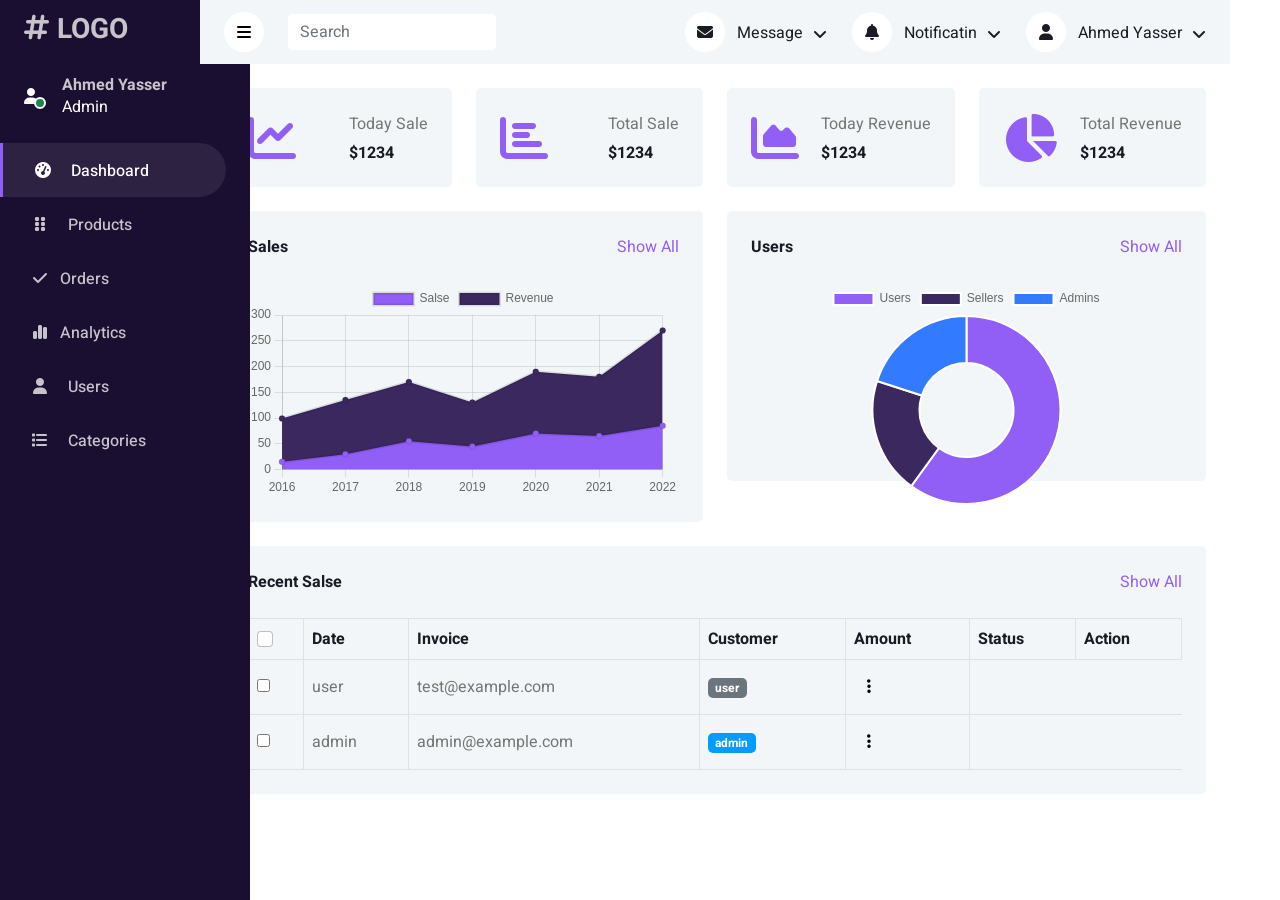
==== commit ad591d04: "update" ====
--- a/index.html
+++ b/index.html
@@ -214,7 +214,7 @@
                         <div class="col-sm-12 col-xl-6">
                             <div class="bg-light text-center rounded p-4">
                                 <div class="d-flex align-items-center justify-content-between mb-4">
-                                    <h6 class="mb-0">Users</h6>
+                                    <h6 class="mb-0">Sales</h6>
                                     <a href="#" class="chart-header" data-section="users">Show All</a>
                                 </div>
                                 <canvas class="salse-revenue"></canvas>
@@ -223,7 +223,7 @@
                         <div class="col-sm-12 col-xl-6 " style="height: 270px;">
                             <div class="bg-light text-center rounded p-4 h-100">
                                 <div class="d-flex align-items-center justify-content-between mb-4">
-                                    <h6 class="mb-0">Sales</h6>
+                                    <h6 class="mb-0">Users</h6>
                                     <a href="#" class="chart-header" data-section="orders">Show All</a>
                                 </div>
                                 <canvas class="doughnut-chart"></canvas>
@@ -616,7 +616,7 @@
                         <div class="col-sm-12 col-xl-6">
                             <div class="bg-light text-center rounded p-4">
                                 <div class="d-flex align-items-center justify-content-between mb-4">
-                                    <h6 class="mb-0">Users</h6>
+                                    <h6 class="mb-0">Sales</h6>
                                     <a href="#" class="chart-header" data-section="users">Show All</a>
                                 </div>
                                 <canvas class="salse-revenue"></canvas>
@@ -625,7 +625,7 @@
                         <div class="col-sm-12 col-xl-6 ">
                             <div class="bg-light text-center rounded p-4">
                                 <div class="d-flex align-items-center justify-content-between mb-4">
-                                    <h6 class="mb-0">Sales</h6>
+                                    <h6 class="mb-0">Sales and Revenue</h6>
                                     <a href="#" class="chart-header" data-section="orders">Show All</a>
                                     <!-- <a href="">Show All</a> -->
                                 </div>
@@ -783,7 +783,7 @@
                         </tr>
                     </thead>
                     <tbody>
-                        <tr>
+                        <!-- <tr>
                             <td><input type="checkbox"></td>
                             <td>mohamed12</td>
                             <td>MohamedAli253@gmail.com</td>
@@ -799,8 +799,8 @@
                                     </ul>
                                 </div>
                             </td>
-                        </tr>
-                        <tr>
+                        </tr> -->
+                        <!-- <tr>
                             <td><input type="checkbox"></td>
                             <td>mohamed12</td>
                             <td>MohamedAli253@gmail.com</td>
@@ -904,37 +904,7 @@
                                     </ul>
                                 </div>
                             </td>
-                        </tr>
-                        <tr>
-                            <td><input type="checkbox"></td>
-                            <td>mohamed12</td>
-                            <td>MohamedAli253@gmail.com</td>
-                            <td><span class="badge bg-secondary">User</span></td>
-                            <td>
-                                <div class="dropdown">
-                                    <button class="btn btn-light" data-bs-toggle="dropdown"><i class="fa fa-ellipsis-v"></i></button>
-                                    <ul class="dropdown-menu">
-                                        <li><a class="dropdown-item" href="#"><i class="fa fa-edit me-2"></i>Edit</a></li>
-                                        <li><a class="dropdown-item text-danger" href="#"><i class="fa fa-trash me-2"></i>Delete</a></li>
-                                    </ul>
-                                </div>
-                            </td>
-                        </tr>
-                        <tr>
-                            <td><input type="checkbox"></td>
-                            <td>mohamed12</td>
-                            <td>MohamedAli253@gmail.com</td>
-                            <td><span class="badge bg-secondary">User</span></td>
-                            <td>
-                                <div class="dropdown">
-                                    <button class="btn btn-light" data-bs-toggle="dropdown"><i class="fa fa-ellipsis-v"></i></button>
-                                    <ul class="dropdown-menu">
-                                        <li><a class="dropdown-item" href="#"><i class="fa fa-edit me-2"></i>Edit</a></li>
-                                        <li><a class="dropdown-item text-danger" href="#"><i class="fa fa-trash me-2"></i>Delete</a></li>
-                                    </ul>
-                                </div>
-                            </td>
-                        </tr>
+                        </tr> -->
                         <!-- Add more rows as needed -->
                     </tbody>
                 </table>
@@ -948,51 +918,72 @@
                     </ul>
                 </nav>
             </div>
-            <!-- <div id="users-section" class="section" style="display:none;">
+            <!-----------------  users End --------------->
+
+            <!-----------------  categories Start --------------->
+            <div id="categories-section" class="section" style="display:none;">
                 <h1 class="text-center mt-5 mb-3  ">
-                    System users
+                    Categories
                 </h1>
-
+    
                 <div class="add">
-                    <button type="button" class="btn btn-success " data-bs-toggle="modal"
-                    href="#exampleModalToggleAddNewUser"
-                    role="button">Add new user
+                    <button type="button" class="btn btn-success "
+                        data-bs-toggle="modal"
+                        href="#exampleModalToggleAddNewCate"
+                        role="button">Add new category
                         </button>
                 </div>
-
+    
                 <div class="pt-5 containerTable">
-                    <table class="table ">
+                    <table class="table">
                         <thead>
                             <tr>
-                                <th scope="col">User</th>
-                                <th scope="col">User name</th>
-                                <th scope="col">Email</th>
-                                <th scope="col">Gender</th>
-                                <th scope="col">Status</th>
-                                <th scope="col">Operations</th>
+                                <th scope="col">Category</th>
+                                <th scope="col">Name</th>
+                                <th scope="col">Description </th>
+                                <th scope="col">Operations </th>
                             </tr>
                         </thead>
                         <tbody>
-                            
+                            <tr class>
+                                <th class="pt-3" scope="row">1</th>
+                                <td class="pt-3">Clothing</td>
+                                <td class="pt-3 desCat">Clothing men's and women's, hats and shoes</td>
+                                <td>
+                                    <button type="button"
+                                        class="btn btn-primary m-1"
+                                        data-bs-toggle="modal"
+                                        href="#exampleModalToggleShowFirstCate"
+                                        role="button">Show</button>
+                                    <button type="button"
+                                        class="btn btn-warning m-1"
+                                        data-bs-toggle="modal"
+                                        href="#exampleModalToggleEditFirstCate"
+                                        role="button">Edit</button>
+                                    <button type="button"
+                                        class="btn btn-danger m-1"
+                                        data-bs-toggle="modal"
+                                        href="#exampleModalToggleDeleteFirstCate"
+                                        role="button">Delete</button>
+                                </td>
+                            </tr>
                             <tr class>
                                 <th class="pt-3" scope="row">2</th>
-                                <td class="pt-3">Topy</td>
-                                <td class="pt-3">topy558@gmail.com</td>
-                                <td class="pt-3">Male</td>
-                                <td class="pt-3 ">Active</td>
+                                <td class="pt-3">Laptop</td>
+                                <td class="pt-3 desCat">Laptops of all kinds , versions and companies</td>
                                 <td>
                                     <button type="button"
-                                        class="btn btn-primary"
+                                        class="btn btn-primary m-1"
                                         data-bs-toggle="modal"
                                         href="#exampleModalToggleShowSecondName"
                                         role="button">Show</button>
                                     <button type="button"
-                                        class="btn btn-warning"
+                                        class="btn btn-warning m-1"
                                         data-bs-toggle="modal"
                                         href="#exampleModalToggleEditSecondName"
                                         role="button">Edit</button>
                                     <button type="button"
-                                        class="btn btn-danger"
+                                        class="btn btn-danger m-1"
                                         data-bs-toggle="modal"
                                         href="#exampleModalToggleDeleteSecondName"
                                         role="button">Delete</button>
@@ -1000,58 +991,31 @@
                             </tr>
                             <tr class>
                                 <th class="pt-3" scope="row">3</th>
-                                <td class="pt-3">Rix</td>
-                                <td class="pt-3">rix285@gmail.com</td>
-                                <td class="pt-3">Male</td>
-                                <td class="pt-3 ">Not active</td>
+                                <td class="pt-3">Accessories </td>
+                                <td class="pt-3 desCat">Accessories men's and women's such as bracelets and glasses</td>
                                 <td>
                                     <button type="button"
-                                        class="btn btn-primary"
+                                        class="btn btn-primary m-1"
                                         data-bs-toggle="modal"
                                         href="#exampleModalToggleShowThirdName"
                                         role="button">Show</button>
                                     <button type="button"
-                                        class="btn btn-warning"
+                                        class="btn btn-warning m-1"
                                         data-bs-toggle="modal"
                                         href="#exampleModalToggleEditThirdName"
                                         role="button">Edit</button>
                                     <button type="button"
-                                        class="btn btn-danger"
+                                        class="btn btn-danger m-1"
                                         data-bs-toggle="modal"
                                         href="#exampleModalToggleDeleteThirdName"
                                         role="button">Delete</button>
                                 </td>
                             </tr>
-
-                            <tr class>
-                                <th class="pt-3" scope="row">1</th>
-                                <td class="pt-3">Mark</td>
-                                <td class="pt-3">mark250@gmail.com</td>
-                                <td class="pt-3">Male</td>
-                                <td class="pt-3">Active</td>
-                                <td>
-                                    <button type="button"
-                                        class="btn btn-primary"
-                                        data-bs-toggle="modal"
-                                        href="#exampleModalToggleShowFirstName"
-                                        role="button">Show</button>
-                                    <button type="button"
-                                        class="btn btn-warning"
-                                        data-bs-toggle="modal"
-                                        href="#exampleModalToggleEditFirstName"
-                                        role="button">Edit</button>
-                                    <button type="button"
-                                        class="btn btn-danger"
-                                        data-bs-toggle="modal"
-                                        href="#exampleModalToggleDeleteFirstName"
-                                        role="button">Delete</button>
-                                </td>
-                            </tr>
-                            
-
+                        
+    
                         </tbody>
                     </table>
-
+    
                 </div>
                 <div class="d-flex justify-content-center mt-4">
                     <nav aria-label="Page navigation example">
@@ -1076,129 +1040,6 @@
                         </ul>
                     </nav>
                 </div>
-            </div> -->
-            <!-----------------  users End --------------->
-
-            <!-----------------  categories Start --------------->
-            <div id="categories-section" class="section" style="display:none;">
-                <h1 class="text-center mt-5 mb-3  ">
-                    Categories
-                </h1>
-    
-                <div class="add">
-                    <button type="button" class="btn btn-success "
-                        data-bs-toggle="modal"
-                        href="#exampleModalToggleAddNewCate"
-                        role="button">Add new category
-                        </button>
-                </div>
-    
-                <div class="pt-5 containerTable">
-                    <table class="table">
-                        <thead>
-                            <tr>
-                                <th scope="col">Category</th>
-                                <th scope="col">Name</th>
-                                <th scope="col">Description </th>
-                                <th scope="col">Operations </th>
-                            </tr>
-                        </thead>
-                        <tbody>
-                            <tr class>
-                                <th class="pt-3" scope="row">1</th>
-                                <td class="pt-3">Clothing</td>
-                                <td class="pt-3 desCat">Clothing men's and women's, hats and shoes</td>
-                                <td>
-                                    <button type="button"
-                                        class="btn btn-primary m-1"
-                                        data-bs-toggle="modal"
-                                        href="#exampleModalToggleShowFirstCate"
-                                        role="button">Show</button>
-                                    <button type="button"
-                                        class="btn btn-warning m-1"
-                                        data-bs-toggle="modal"
-                                        href="#exampleModalToggleEditFirstCate"
-                                        role="button">Edit</button>
-                                    <button type="button"
-                                        class="btn btn-danger m-1"
-                                        data-bs-toggle="modal"
-                                        href="#exampleModalToggleDeleteFirstCate"
-                                        role="button">Delete</button>
-                                </td>
-                            </tr>
-                            <tr class>
-                                <th class="pt-3" scope="row">2</th>
-                                <td class="pt-3">Laptop</td>
-                                <td class="pt-3 desCat">Laptops of all kinds , versions and companies</td>
-                                <td>
-                                    <button type="button"
-                                        class="btn btn-primary m-1"
-                                        data-bs-toggle="modal"
-                                        href="#exampleModalToggleShowSecondName"
-                                        role="button">Show</button>
-                                    <button type="button"
-                                        class="btn btn-warning m-1"
-                                        data-bs-toggle="modal"
-                                        href="#exampleModalToggleEditSecondName"
-                                        role="button">Edit</button>
-                                    <button type="button"
-                                        class="btn btn-danger m-1"
-                                        data-bs-toggle="modal"
-                                        href="#exampleModalToggleDeleteSecondName"
-                                        role="button">Delete</button>
-                                </td>
-                            </tr>
-                            <tr class>
-                                <th class="pt-3" scope="row">3</th>
-                                <td class="pt-3">Accessories </td>
-                                <td class="pt-3 desCat">Accessories men's and women's such as bracelets and glasses</td>
-                                <td>
-                                    <button type="button"
-                                        class="btn btn-primary m-1"
-                                        data-bs-toggle="modal"
-                                        href="#exampleModalToggleShowThirdName"
-                                        role="button">Show</button>
-                                    <button type="button"
-                                        class="btn btn-warning m-1"
-                                        data-bs-toggle="modal"
-                                        href="#exampleModalToggleEditThirdName"
-                                        role="button">Edit</button>
-                                    <button type="button"
-                                        class="btn btn-danger m-1"
-                                        data-bs-toggle="modal"
-                                        href="#exampleModalToggleDeleteThirdName"
-                                        role="button">Delete</button>
-                                </td>
-                            </tr>
-                        
-    
-                        </tbody>
-                    </table>
-    
-                </div>
-                <div class="d-flex justify-content-center mt-4">
-                    <nav aria-label="Page navigation example">
-                        <ul class="pagination">
-                            <li class="page-item">
-                                <a class="page-link" href="#"
-                                    aria-label="Previous">
-                                    <span aria-hidden="true">&laquo;</span>
-                                </a>
-                            </li>
-                            <li class="page-item"><a class="page-link"
-                                    href="#">1</a></li>
-                            <li class="page-item"><a class="page-link"
-                                    href="#">2</a></li>
-                            <li class="page-item"><a class="page-link"
-                                    href="#">3</a></li>
-                            <li class="page-item">
-                                <a class="page-link" href="#" aria-label="Next">
-                                    <span aria-hidden="true">&raquo;</span>
-                                </a>
-                            </li>
-                        </ul>
-                    </nav>
-                </div>
             </div>
             <!-----------------  categories End --------------->
         </div>
@@ -1218,37 +1059,6 @@
 
     <!-- Template Javascript -->
     <script src="js/main.js"></script>
-    <!-- start script for the sidebar -->
-
-    <script>
-    document.querySelectorAll('.nav-item.nav-link, .chart-header').forEach(link => {
-        link.addEventListener('click', function(e) {
-            e.preventDefault();
-            // Remove 'active' from all links
-            document.querySelectorAll('.nav-item.nav-link, .chart-header').forEach(l => l.classList.remove('active'));
-            this.classList.add('active');
-            // If a chart-header is clicked, also activate the corresponding sidebar link
-            if (this.classList.contains('chart-header')) {
-                const section = this.getAttribute('data-section');
-                const sidebarLink = document.querySelector('.nav-item.nav-link[data-section="' + section + '"]');
-                if (sidebarLink) {
-                    sidebarLink.classList.add('active');
-                }
-            }
-            // Show spinner
-            document.getElementById('spinner').classList.add('show');
-            // Hide all sections immediately
-            document.querySelectorAll('.section').forEach(sec => sec.style.display = 'none');
-            // After a short delay, hide spinner and show the selected section
-            setTimeout(() => {
-                document.getElementById('spinner').classList.remove('show');
-                const section = this.getAttribute('data-section');
-                document.getElementById(section + '-section').style.display = 'block';
-            }, 500); // 500ms delay, adjust as needed
-        });
-    });
-    </script>
-    <!-- end script for the sidebar -->
 </body>
 
 </html>
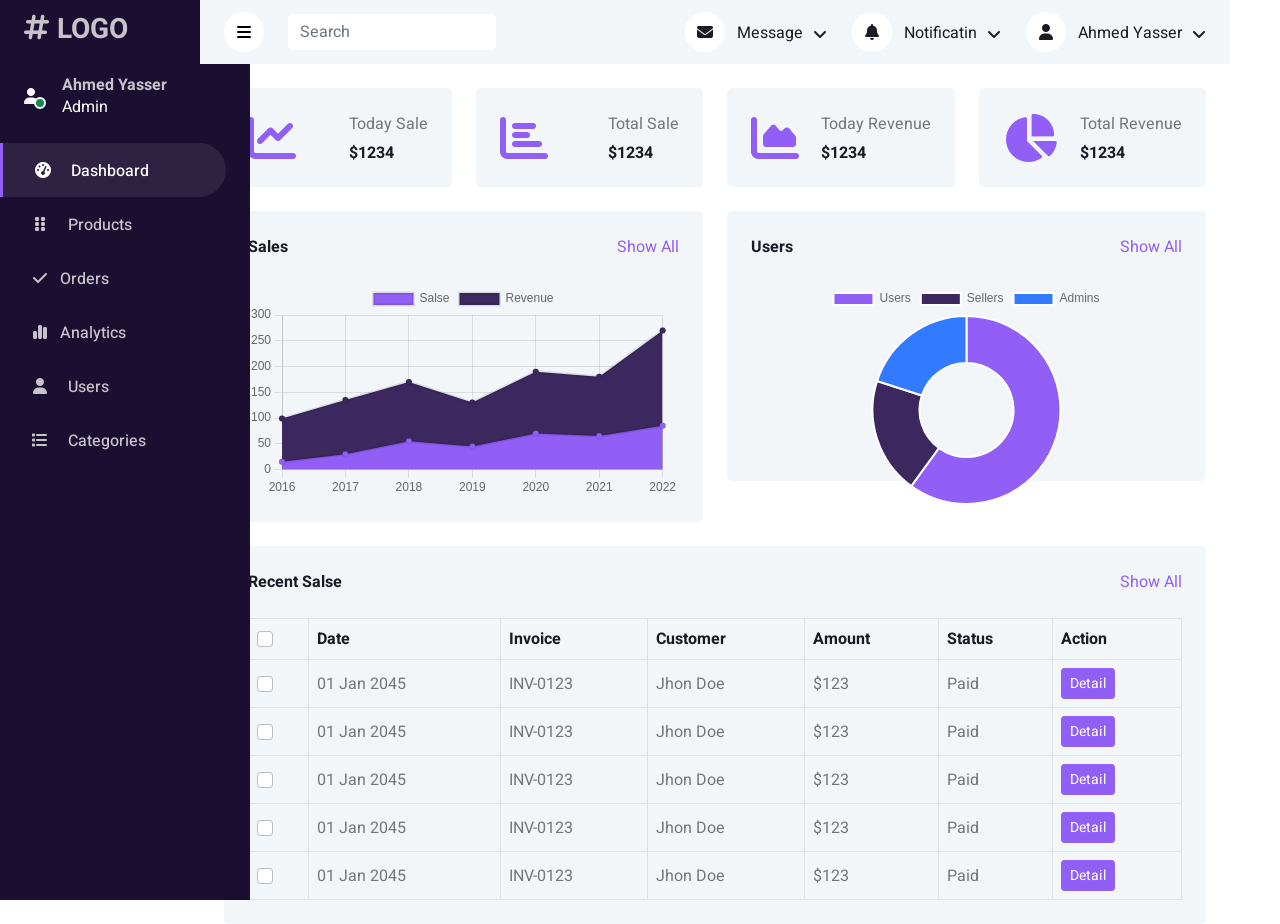
==== commit 2662683c: "update search users and reset" ====
--- a/index.html
+++ b/index.html
@@ -769,10 +769,11 @@
                         <input type="text" class="form-control" placeholder="Search by name">
                         <input type="text" class="form-control" placeholder="Search by email">
                         <input type="text" class="form-control" placeholder="Search by role">
-                        <button class="btn btn-outline-secondary">Search</button>
-                    </div>
-                </div>
-                <table class="table table-hover align-middle text-center">
+                        <button type="submit" class="btn btn-outline-secondary"><i class="fa-solid fa-magnifying-glass"></i></button>
+                        <button type="reset" class="btn  btn-danger resetsearch"><i class="fa-solid fa-rotate-left"></i></button>
+                    </div>
+                </div>
+                <table class="usersTable" class="table table-hover align-middle text-center">
                     <thead class="table-light">
                         <tr>
                             <th><input type="checkbox"></th>
@@ -783,129 +784,7 @@
                         </tr>
                     </thead>
                     <tbody>
-                        <!-- <tr>
-                            <td><input type="checkbox"></td>
-                            <td>mohamed12</td>
-                            <td>MohamedAli253@gmail.com</td>
-                            <td><span class="badge bg-primary">Admin</span></td>
-                            <td>
-                                <div class="dropdown">
-                                    <button class="btn btn-light" data-bs-toggle="dropdown"><i class="fa fa-ellipsis-v"></i></button>
-                                    <ul class="dropdown-menu">
-                                        <li><a class="dropdown-item" href="#" data-bs-toggle="modal" data-bs-target="#userModal">
-                                            <i class="fa fa-edit me-2"></i>Edit
-                                        </a></li>
-                                        <li><a class="dropdown-item text-danger" href="#"><i class="fa fa-trash me-2"></i>Delete</a></li>
-                                    </ul>
-                                </div>
-                            </td>
-                        </tr> -->
-                        <!-- <tr>
-                            <td><input type="checkbox"></td>
-                            <td>mohamed12</td>
-                            <td>MohamedAli253@gmail.com</td>
-                            <td><span class="badge bg-success">Merchant</span></td>
-                            <td>
-                                <div class="dropdown">
-                                    <button class="btn btn-light" data-bs-toggle="dropdown"><i class="fa fa-ellipsis-v"></i></button>
-                                    <ul class="dropdown-menu">
-                                        <li><a class="dropdown-item" href="#"><i class="fa fa-edit me-2"></i>Edit</a></li>
-                                        <li><a class="dropdown-item text-danger" href="#"><i class="fa fa-trash me-2"></i>Delete</a></li>
-                                    </ul>
-                                </div>
-                            </td>
-                        </tr>
-                        <tr>
-                            <td><input type="checkbox"></td>
-                            <td>mohamed12</td>
-                            <td>MohamedAli253@gmail.com</td>
-                            <td><span class="badge bg-secondary">User</span></td>
-                            <td>
-                                <div class="dropdown">
-                                    <button class="btn btn-light" data-bs-toggle="dropdown"><i class="fa fa-ellipsis-v"></i></button>
-                                    <ul class="dropdown-menu">
-                                        <li><a class="dropdown-item" href="#"><i class="fa fa-edit me-2"></i>Edit</a></li>
-                                        <li><a class="dropdown-item text-danger" href="#"><i class="fa fa-trash me-2"></i>Delete</a></li>
-                                    </ul>
-                                </div>
-                            </td>
-                        </tr>
-                        <tr>
-                            <td><input type="checkbox"></td>
-                            <td>mohamed12</td>
-                            <td>MohamedAli253@gmail.com</td>
-                            <td><span class="badge bg-secondary">User</span></td>
-                            <td>
-                                <div class="dropdown">
-                                    <button class="btn btn-light" data-bs-toggle="dropdown"><i class="fa fa-ellipsis-v"></i></button>
-                                    <ul class="dropdown-menu">
-                                        <li><a class="dropdown-item" href="#"><i class="fa fa-edit me-2"></i>Edit</a></li>
-                                        <li><a class="dropdown-item text-danger" href="#"><i class="fa fa-trash me-2"></i>Delete</a></li>
-                                    </ul>
-                                </div>
-                            </td>
-                        </tr>
-                        <tr>
-                            <td><input type="checkbox"></td>
-                            <td>mohamed12</td>
-                            <td>MohamedAli253@gmail.com</td>
-                            <td><span class="badge bg-secondary">User</span></td>
-                            <td>
-                                <div class="dropdown">
-                                    <button class="btn btn-light" data-bs-toggle="dropdown"><i class="fa fa-ellipsis-v"></i></button>
-                                    <ul class="dropdown-menu">
-                                        <li><a class="dropdown-item" href="#"><i class="fa fa-edit me-2"></i>Edit</a></li>
-                                        <li><a class="dropdown-item text-danger" href="#"><i class="fa fa-trash me-2"></i>Delete</a></li>
-                                    </ul>
-                                </div>
-                            </td>
-                        </tr>
-                        <tr>
-                            <td><input type="checkbox"></td>
-                            <td>mohamed12</td>
-                            <td>MohamedAli253@gmail.com</td>
-                            <td><span class="badge bg-secondary">User</span></td>
-                            <td>
-                                <div class="dropdown">
-                                    <button class="btn btn-light" data-bs-toggle="dropdown"><i class="fa fa-ellipsis-v"></i></button>
-                                    <ul class="dropdown-menu">
-                                        <li><a class="dropdown-item" href="#"><i class="fa fa-edit me-2"></i>Edit</a></li>
-                                        <li><a class="dropdown-item text-danger" href="#"><i class="fa fa-trash me-2"></i>Delete</a></li>
-                                    </ul>
-                                </div>
-                            </td>
-                        </tr>
-                        <tr>
-                            <td><input type="checkbox"></td>
-                            <td>mohamed12</td>
-                            <td>MohamedAli253@gmail.com</td>
-                            <td><span class="badge bg-secondary">User</span></td>
-                            <td>
-                                <div class="dropdown">
-                                    <button class="btn btn-light" data-bs-toggle="dropdown"><i class="fa fa-ellipsis-v"></i></button>
-                                    <ul class="dropdown-menu">
-                                        <li><a class="dropdown-item" href="#"><i class="fa fa-edit me-2"></i>Edit</a></li>
-                                        <li><a class="dropdown-item text-danger" href="#"><i class="fa fa-trash me-2"></i>Delete</a></li>
-                                    </ul>
-                                </div>
-                            </td>
-                        </tr>
-                        <tr>
-                            <td><input type="checkbox"></td>
-                            <td>mohamed12</td>
-                            <td>MohamedAli253@gmail.com</td>
-                            <td><span class="badge bg-secondary">User</span></td>
-                            <td>
-                                <div class="dropdown">
-                                    <button class="btn btn-light" data-bs-toggle="dropdown"><i class="fa fa-ellipsis-v"></i></button>
-                                    <ul class="dropdown-menu">
-                                        <li><a class="dropdown-item" href="#"><i class="fa fa-edit me-2"></i>Edit</a></li>
-                                        <li><a class="dropdown-item text-danger" href="#"><i class="fa fa-trash me-2"></i>Delete</a></li>
-                                    </ul>
-                                </div>
-                            </td>
-                        </tr> -->
-                        <!-- Add more rows as needed -->
+                        
                     </tbody>
                 </table>
                 <nav>
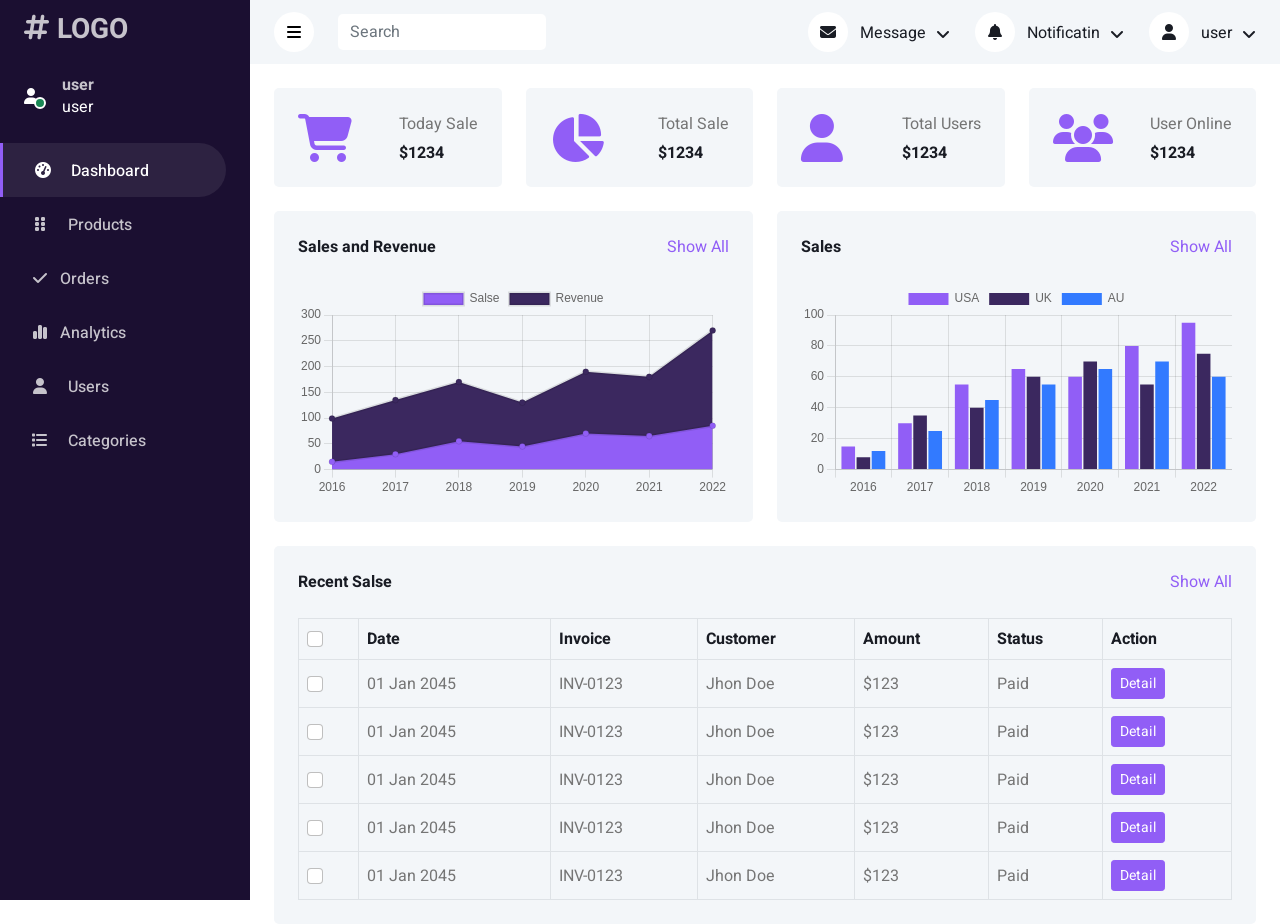
==== commit 7b74aa91: "update" ====
--- a/index.html
+++ b/index.html
@@ -54,7 +54,7 @@
                         <i class="fa fa-user me-lg-2"></i>
                         <div class="bg-success rounded-circle border border-2 border-white position-absolute end-0 bottom-0 p-1"></div>
                     </div>
-                    <div class="ms-3 sidenav">
+                    <div class="ms-3 sidenav userName">
                         <h6 class="mb-0">Ahmed Yasser</h6>
                         <span>Admin</span>
                     </div>
@@ -149,14 +149,14 @@
                         </div>
                     </div>
                     <div class="nav-item dropdown">
-                        <a href="#" class="nav-link dropdown-toggle" data-bs-toggle="dropdown">
+                        <a href="#" class="nav-link dropdown-toggle userName" data-bs-toggle="dropdown">
                             <!-- <img class="rounded-circle me-lg-2" src="img/user.jpg" alt="" style="width: 40px; height: 40px;"> -->
                             <i class="fa fa-user me-lg-2"></i>
                             <span class="d-none d-lg-inline-flex">Ahmed Yasser</span>
                         </a>
                         <div class="dropdown-menu dropdown-menu-end bg-light border-0 rounded-0 rounded-bottom m-0">
                             <a href="#" class="dropdown-item">Change password</a>
-                            <a href="login.html" class="dropdown-item">Log Out</a>
+                            <a href="login.html" class="dropdown-item" onclick="handleLogout()">Log Out</a>
                         </div>
                     </div>
                 </div>
@@ -169,7 +169,7 @@
                     <div class="row g-4">
                         <div class="col-sm-6 col-xl-3">
                             <div class="bg-light rounded d-flex align-items-center justify-content-between p-4">
-                                <i class="fa fa-chart-line fa-3x" style="color: #915ef6;"></i>
+                                <i class="fa-solid fa-cart-shopping fa-3x" style="color: #915ef6;"></i>
                                 <div class="ms-3">
                                     <p class="mb-2">Today Sale</p>
                                     <h6 class="mb-0">$1234</h6>
@@ -178,7 +178,7 @@
                         </div>
                         <div class="col-sm-6 col-xl-3">
                             <div class="bg-light rounded d-flex align-items-center justify-content-between p-4">
-                                <i class="fa fa-chart-bar fa-3x" style="color: #915ef6;"></i>
+                                <i class="fa-solid fa-chart-pie fa-3x" style="color: #915ef6;"></i>
                                 <div class="ms-3">
                                     <p class="mb-2">Total Sale</p>
                                     <h6 class="mb-0">$1234</h6>
@@ -187,18 +187,18 @@
                         </div>
                         <div class="col-sm-6 col-xl-3">
                             <div class="bg-light rounded d-flex align-items-center justify-content-between p-4">
-                                <i class="fa fa-chart-area fa-3x" style="color: #915ef6;"></i>
+                                <i class="fa-solid fa-user fa-3x" style="color: #915ef6;"></i>
                                 <div class="ms-3">
-                                    <p class="mb-2">Today Revenue</p>
+                                    <p class="mb-2">Total Users</p>
                                     <h6 class="mb-0">$1234</h6>
                                 </div>
                             </div>
                         </div>
                         <div class="col-sm-6 col-xl-3">
                             <div class="bg-light rounded d-flex align-items-center justify-content-between p-4">
-                                <i class="fa fa-chart-pie fa-3x" style="color: #915ef6;"></i>
+                                <i class="fa-solid fa-users fa-3x" style="color: #915ef6;"></i>
                                 <div class="ms-3">
-                                    <p class="mb-2">Total Revenue</p>
+                                    <p class="mb-2">User Online</p>
                                     <h6 class="mb-0">$1234</h6>
                                 </div>
                             </div>
@@ -210,23 +210,23 @@
                 <!-- Sales Chart Start -->
                 <div class="container-fluid pt-4 px-4 charts">
                     <div class="row g-4">
-                        
                         <div class="col-sm-12 col-xl-6">
                             <div class="bg-light text-center rounded p-4">
                                 <div class="d-flex align-items-center justify-content-between mb-4">
-                                    <h6 class="mb-0">Sales</h6>
+                                    <h6 class="mb-0">Sales and Revenue</h6>
                                     <a href="#" class="chart-header" data-section="users">Show All</a>
                                 </div>
                                 <canvas class="salse-revenue"></canvas>
                             </div>
                         </div>
-                        <div class="col-sm-12 col-xl-6 " style="height: 270px;">
+                        <div class="col-sm-12 col-xl-6">
                             <div class="bg-light text-center rounded p-4 h-100">
                                 <div class="d-flex align-items-center justify-content-between mb-4">
-                                    <h6 class="mb-0">Users</h6>
+                                    <h6 class="mb-0">Sales</h6>
                                     <a href="#" class="chart-header" data-section="orders">Show All</a>
-                                </div>
-                                <canvas class="doughnut-chart"></canvas>
+                                    <!-- <a href="">Show All</a> -->
+                                </div>
+                                <canvas class="worldwide-sales"></canvas>
                             </div>
                         </div>
                     </div>
@@ -616,16 +616,16 @@
                         <div class="col-sm-12 col-xl-6">
                             <div class="bg-light text-center rounded p-4">
                                 <div class="d-flex align-items-center justify-content-between mb-4">
+                                    <h6 class="mb-0">Sales and Revenue</h6>
+                                    <a href="#" class="chart-header" data-section="users">Show All</a>
+                                </div>
+                                <canvas class="salse-revenue"></canvas>
+                            </div>
+                        </div>
+                        <div class="col-sm-12 col-xl-6">
+                            <div class="bg-light text-center rounded p-4 h-100">
+                                <div class="d-flex align-items-center justify-content-between mb-4">
                                     <h6 class="mb-0">Sales</h6>
-                                    <a href="#" class="chart-header" data-section="users">Show All</a>
-                                </div>
-                                <canvas class="salse-revenue"></canvas>
-                            </div>
-                        </div>
-                        <div class="col-sm-12 col-xl-6 ">
-                            <div class="bg-light text-center rounded p-4">
-                                <div class="d-flex align-items-center justify-content-between mb-4">
-                                    <h6 class="mb-0">Sales and Revenue</h6>
                                     <a href="#" class="chart-header" data-section="orders">Show All</a>
                                     <!-- <a href="">Show All</a> -->
                                 </div>
--- a/css/dashboardStyle.css
+++ b/css/dashboardStyle.css
@@ -6,6 +6,9 @@
   --violet: #1b0f31;
   --btnprim: #915ef6;
   --btnsec: #e9dffd;
+}
+body {
+  background-color: white;
 }
 
 
@@ -88,15 +91,35 @@
 }
 
 .content {
-  margin-left: 200px;
+  margin-left: 250px;
   min-height: 100vh;
   background: #ffffff;
   transition: 0.5s;
-  @media (max-width: 1250px) {
-    margin-left: 260px;
-  }
-
-  @media (max-width: 992px) {
+}
+
+@media (max-width: 1250px) {
+  .sidebar {
+    width: 200px;
+  }
+  
+  .content {
+    margin-left: 200px;
+    width: calc(100% - 200px);
+  }
+}
+
+@media (max-width: 992px) {
+  .sidebar {
+    margin-left: -200px;
+  }
+
+  .sidebar.open {
+    margin-left: 0;
+  }
+
+  .content {
+    width: 100%;
+    margin-left: 0;
     padding: 10px;
   }
 }
@@ -115,21 +138,6 @@
   }
 
   .content.open {
-    width: 100%;
-    margin-left: 0;
-  }
-}
-
-@media (max-width: 991.98px) {
-  .sidebar {
-    margin-left: -250px;
-  }
-
-  .sidebar.open {
-    margin-left: 0;
-  }
-
-  .content {
     width: 100%;
     margin-left: 0;
   }
@@ -333,8 +341,14 @@
 
 
 
-.desCat {
+/* .desCat {
   width: 400px !important;
 }
 
-
+.charts {
+  .bg-light {
+    height: 370px;
+  }
+} */
+
+
